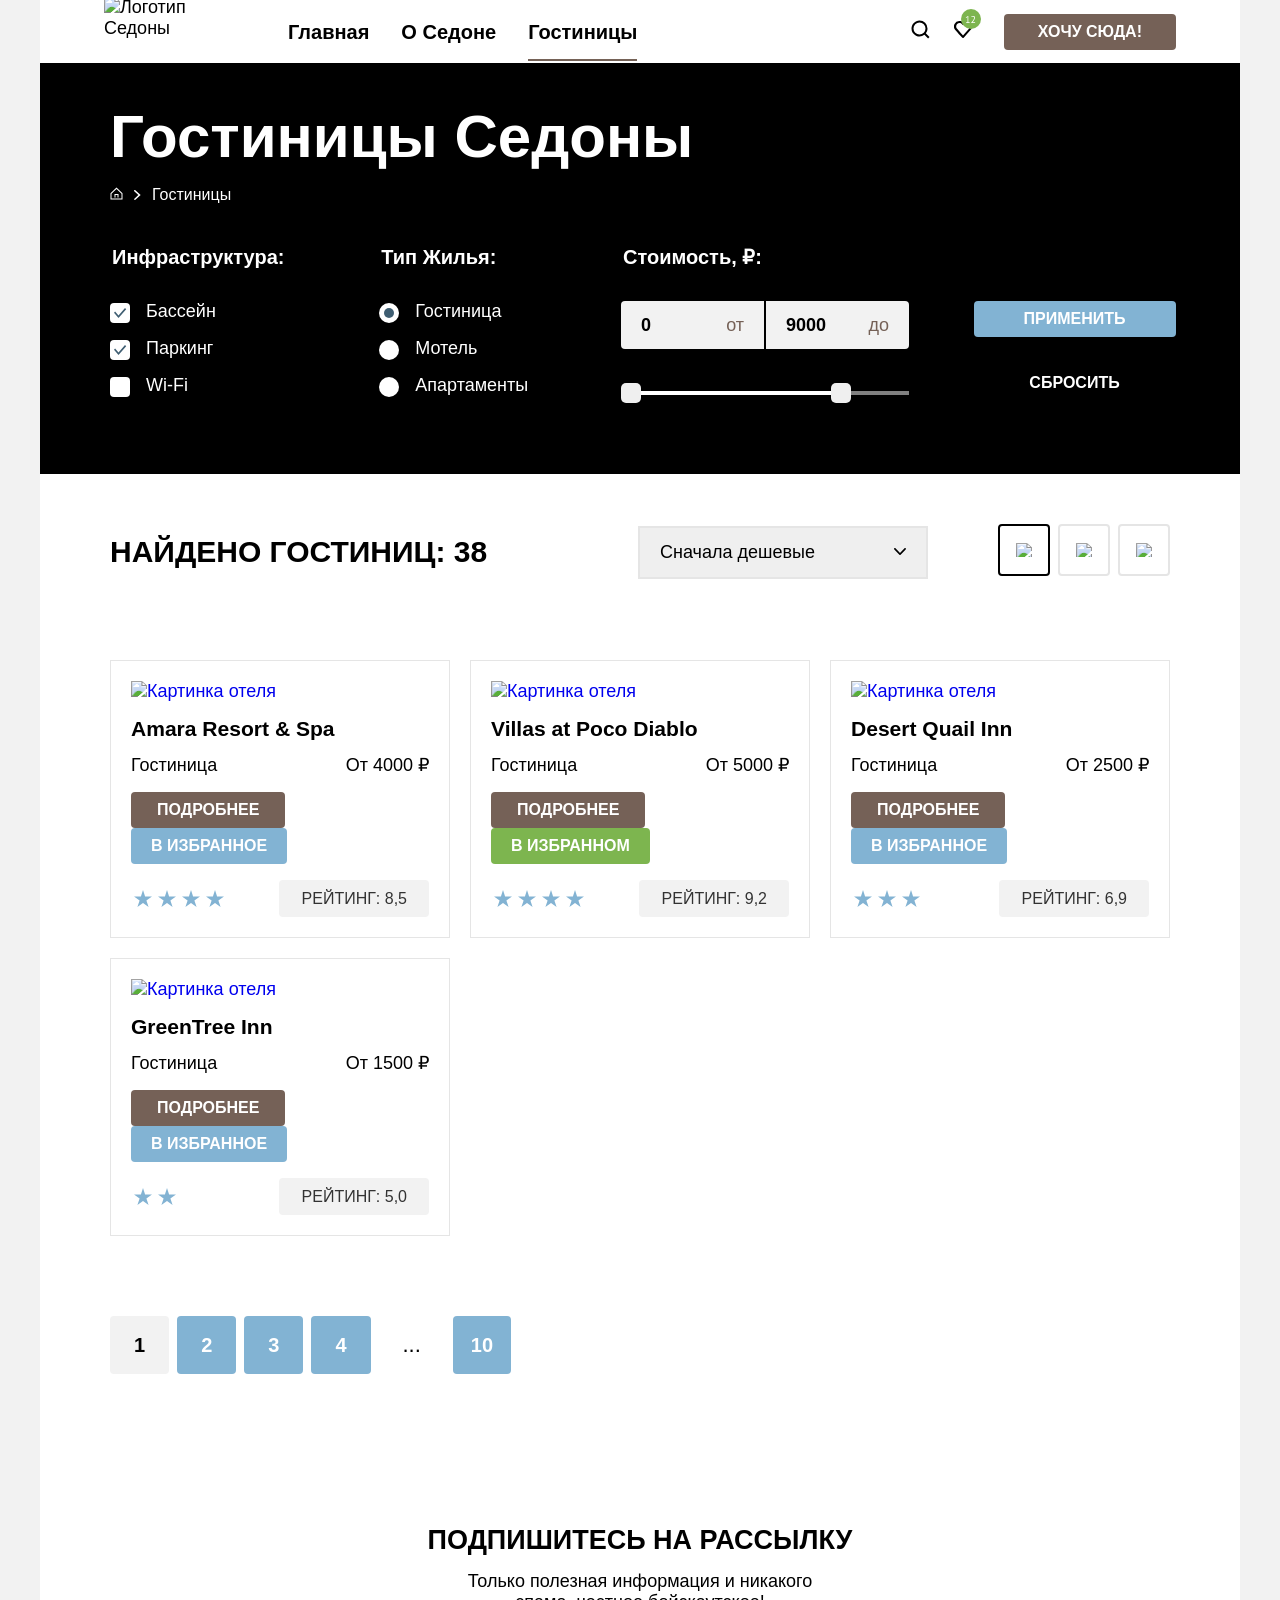
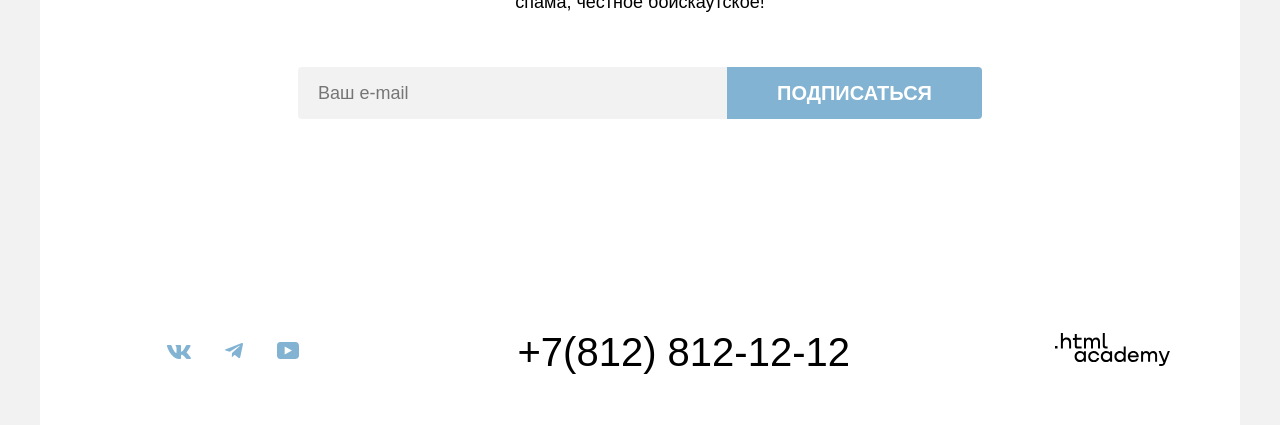
==== catalog.html @ e3293c7b "Правки декора 1.3" ====
<!DOCTYPE html>
<html lang="ru" xmlns="http://www.w3.org/1999/xhtml">
  <head>
    <meta charset="utf-8">
    <title>Каталог</title>
    <link rel="stylesheet" href="styles/styles.css">
  </head>
  <body>
    <header class="page-header white-section white-section">
      <img class="header-logo" src="images/svg/logo.svg" width="140" height="70" alt="Логотип Седоны">
      <nav class="navigation">
        <ul class="navigation-list list-none">
          <li class="naivigation-item">
            <a class="navigation-link" href="index.html">Главная</a>
          </li>
          <li class="naivigation-item">
            <a class="navigation-link" href="#">О Седоне</a>
          </li>
          <li class="naivigation-item">
            <a class="navigation-link navigation-link-current" href="catalog.html">Гостиницы</a>
          </li>
        </ul>
      </nav>
      <div class="secondary-navigation">
        <ul class="secondary-navigation-list secondary-navigation-user list-none">
          <li class="secondary-navigation-item">
            <a class="secondary-navigation-link" href="#">
              <svg class="secondary-navigation-search" aria-hidden="true" focusable="false" xmlns="http://www.w3.org/2000/svg" width="20" height="20" fill="none" viewBox="0 0 20 20">
                <path fill="#000" d="m19.5 18-3.7-3.67c1-1.3 1.7-2.98 1.7-4.87a8 8 0 0 0-8-7.96c-4.4 0-8 3.68-8 8.06a8 8 0 0 0 12.9 6.26l3.7 3.68zm-10-2.48a6 6 0 0 1-6-5.96 6 6 0 0 1 12 0 6 6 0 0 1-6 5.96"/>
              </svg>
              <span class="visually-hidden">Поиск</span>
            </a>
          </li>
          <li class="secondary-navigation-item">
            <a class="secondary-navigation-link" href="#">
              <svg class="secondary-navigation-chosen" aria-hidden="true" focusable="false" xmlns="http://www.w3.org/2000/svg" width="18" height="17" fill="none" viewBox="0 0 18 17">
                <path fill="#000" d="M8.9 17a.9.9 0 0 1-.8-.4c-5.4-6.1-6.7-7.5-7-7.9A5.4 5.4 0 0 1 5.5 0C6.8 0 8 .5 9 1.3a5.46 5.46 0 0 1 9 4.1c0 1.3-.5 2.5-1.3 3.4l-7 7.9c-.2.2-.4.3-.8.3m-6-9.5c.3.4 3.5 4 6.1 6.9l6.2-7c.5-.5.7-1.2.7-2 0-1.8-1.5-3.3-3.3-3.3-1 0-2 .5-2.7 1.3-.3.3-.6.4-.9.4s-.6-.2-.8-.4c-.7-.8-1.7-1.3-2.7-1.3-1.8 0-3.3 1.5-3.3 3.3-.1.9.3 1.6.7 2.1q-.15 0 0 0"/>
              </svg>
              <svg class="secondary-navigation-circle" aria-hidden="true" focusable="false" xmlns="http://www.w3.org/2000/svg" width="20" height="20" fill="none" viewBox="0 0 20 20">
                <rect width="20" height="20" fill="#7db54f" rx="10"/>
                <path fill="#fff" d="M5.13 13.26h1.4V8.42l.1-.59-.4.47-1.1.79-.38-.51 2.2-1.7h.36v6.38h1.37V14H5.13zm8.83-4.67q0 .53-.2 1.09a6.6 6.6 0 0 1-.51 1.11q-.31.56-.7 1.1-.39.53-.78 1.01l-.49.43v.04l.64-.11h2.18V14h-3.98v-.29q.22-.23.53-.57a16 16 0 0 0 1.3-1.63q.33-.47.59-.95.27-.48.43-.95t.16-.89q0-.49-.28-.81-.28-.33-.85-.33-.38 0-.74.16-.36.15-.62.35l-.33-.57q.35-.3.83-.47t1.03-.17q.43 0 .76.13.33.12.56.35t.35.55q.12.31.12.68"/>
              </svg>
              <span class="visually-hidden">Избранное</span>
            </a>
          </li>
          <li class="secondary-navigation-item">
            <a class="button secondary-navigation-link primary-button secondary-navigation-button" href="#">
              <span class="visually-hidden">Кнопка</span>
              <span>ХОЧУ СЮДА!</span>
            </a>
          </li>
        </ul>
      </div>
    </header>

    <main class="main-inner main-container">
      <section class="inner-header white-title">
        <h1 class="inner-header-title">Гостиницы Седоны</h1>
        <ul class="breadcrumbs-list list-none">
          <li class="breadcrumbs-item">
            <a class="breadcrumbs-link" href="index.html">
              <svg aria-hidden="true" focusable="false" xmlns="http://www.w3.org/2000/svg" width="13" height="15" fill="none" viewBox="0 0 13 15"><path fill="#fff" d="m6.5.5-6 5.8v6.2h12V6.3zm5 11h-10V6.7l5-4.8 5 4.8z"/>
                <path fill="#fff" d="M4.5 10.5h1V8h2v2.5h1V7h-4z"/>
              </svg>
              <span class="visually-hidden">Главная</span>
            </a>
          </li>
          <li>
            <img class="breadcrumbs-image-arrow" src="images/svg/arrow.svg" width="7" height="10" alt="">
          </li>
          <li class="breadcrumbs-item">
            <a class="breadcrumbs-link" href="catalog.html">Гостиницы</a>
          </li>
        </ul>

        <form class="catalog-filter" action="https://echo.htmlacademy.ru" method="post">
          <h2 class="visually-hidden">Фильтры</h2>

          <fieldset class="catalog-filter-group fieldset-none">
            <legend class="catalog-filter-group-title">Инфраструктура:</legend>

            <ul class="catalot-filter-list list-none">
              <li class="catalog-filter-item">
                <label class="control control-radio">
                  <input class="control-input visually-hidden" type="checkbox" name="pool" checked>
                  <span class="control-mark"></span>
                  <span>Бассейн</span>
                </label>
              </li>
              <li class="catalog-filter-item">
                <label class="control control-radio">
                  <input class="control-input visually-hidden" type="checkbox" name="parking" checked>
                  <span class="control-mark"></span>
                  <span>Паркинг</span>
                </label>
              </li>
              <li class="catalog-filter-item">
                <label class="control control-radio">
                  <input class="control-input visually-hidden" type="checkbox" name="wi-fi">
                  <span class="control-mark"></span>
                  <span>Wi-Fi</span>
                </label>
              </li>
            </ul>
          </fieldset>

          <fieldset class="catalog-filter-group fieldset-none">
            <legend class="catalog-filter-group-title">Тип Жилья:</legend>

            <ul class="catalot-filter-list list-none">
              <li class="catalog-filter-item">
                <label class="control control-radio">
                  <input class="control-input visually-hidden" type="radio" name="type-of-housing" value="hotel" checked>
                  <span class="control-mark"></span>
                  <span>Гостиница</span>
                </label>
              </li>
              <li class="catalog-filter-item">
                <label class="control control-radio">
                  <input class="control-input visually-hidden" type="radio" name="type-of-housing" value="motel">
                  <span class="control-mark"></span>
                  <span>Мотель</span>
                </label>
              </li>
              <li class="catalog-filter-item">
                <label class="control control-radio">
                  <input class="control-input visually-hidden" type="radio" name="type-of-housing" value="apartments">
                  <span class="control-mark"></span>
                  <span>Апартаменты</span>
                </label>
              </li>
            </ul>
         </fieldset>

          <fieldset class="catalog-filter-group fieldset-none">
            <legend class="catalog-filter-group-title">Стоимость, ₽:</legend>
                <div class="catalog-filter-container">
                  <label class="control">
                    <input class="control-input control-input-price control-input-price-left" type="text" name="from" placeholder="0">
                    <span class="control-input-label">от</span>
                  </label>
                  <label class="control">
                    <input class="control-input control-input-price control-input-price-right" type="text" name="to" placeholder="9000">
                    <span class="control-input-label">до</span>
                  </label>
                </div>
                <div class="range">
                  <div class="range-scale">
                    <div class="range-bar">
                      <button type="button" class="range-toggle toggle-min"></button>
                      <button type="button" class="range-toggle toggle-max"></button>
                    </div>
                  </div>
                </div>
         </fieldset>

         <div class="catalog-buttons-group">
           <div class="catalog-buttons-container">
            <button class="button secondary-button catalog-filter-button" type="submit">Применить</button>
            <button class="button transparent-button catalog-filter-button" type="reset">Сбросить</button>
           </div>
         </div>
        </form>
      </section>

      <section class="sort white-section white-section">
        <h2 class="visually-hidden">Сортировка отелей</h2>
        <span class="sort-quantity">Найдено гостиниц: 38</span>

        <div class="select">
          <select class="select-sort" aria-label="Сортировка">
            <option value="cheapest">Сначала дешевые</option>
            <option value="expensive">Сначала дорогие</option>
            <option value="popular">Сначала популярное</option>
          </select>
        </div>

        <ul class="sort-list list-none">
          <li class="sort-list-item sort-list-item-current">
            <a href="#">
              <img class="sort-list-image" src="images/svg/view-cards.svg" width="16" height="14" alt="Показать карточки">
            </a>
          </li>
          <li class="sort-list-item">
            <a href="#">
              <img class="sort-list-image" src="images/svg/view-card.svg" width="16" height="14" alt="Показать поэлементно">
            </a>
          </li>
          <li class="sort-list-item">
            <a href="#">
              <img class="sort-list-image" src="images/svg/view-list.svg" width="16" height="14" alt="Показать список">
            </a>
          </li>
        </ul>
      </section>

      <section class="hotel white-section white-section">
        <ul class="hotel-list list-none" >
          <li class="hotel-card-item">
            <a class="hotel-card-link" href="#">
              <img class="hotel-card-image" src="images/catalog/hotel-1.jpg" width="300" height="212" alt="Картинка отеля">
            </a>
            <h3 class="hotel-card-title">Amara Resort & Spa</h3>

            <div class="hotel-card-description">
              <span class="hotel-card-type">Гостиница</span>
              <span class="hotel-card-price">От 4000 ₽</span>
            </div>

            <div class="hotel-card-description">
              <a class="button primary-button hotel-card-button" href="#">Подробнее</a>
              <button class="button secondary-button secondary-button-card" type="button">В избранное</button>
            </div>

            <div class="hotel-card-description">
              <div class="hotel-card-stars stars-four"></div>
              <span class="hotel-card-rating">Рейтинг: 8,5</span>
            </div>
          </li>

          <li class="hotel-card-item">
            <a class="hotel-card-link" href="#">
              <img class="hotel-card-image" src="images/catalog/hotel-2.jpg" width="300" height="212" alt="Картинка отеля">
            </a>
            <h3 class="hotel-card-title">Villas at Poco Diablo</h3>
            <div class="hotel-card-description">
              <span class="hotel-card-type">Гостиница</span>
              <span class="hotel-card-price">От 5000 ₽</span>
            </div>

            <div class="hotel-card-description">
              <a class="button primary-button hotel-card-button button" href="#">Подробнее</a>
              <button class="button third-button" type="button">В избранном</button>
            </div>

            <div class="hotel-card-description">
              <span class="hotel-card-stars stars-four"></span>
              <span class="hotel-card-rating">Рейтинг: 9,2</span>
            </div>
          </li>

          <li class="hotel-card-item">
            <a class="hotel-card-link" href="#">
              <img class="hotel-card-image" src="images/catalog/hotel-3.jpg" width="300" height="212" alt="Картинка отеля">
            </a>
            <h3 class="hotel-card-title">Desert Quail Inn</h3>

            <div class="hotel-card-description">
              <span class="hotel-card-type">Гостиница</span>
              <span class="hotel-card-price">От 2500 ₽</span>
            </div>

            <div class="hotel-card-description">
              <a class="button primary-button hotel-card-button" href="#">Подробнее</a>
              <button class="button secondary-button secondary-button-card" type="button">В избранное</button>
            </div>

            <div class="hotel-card-description">
              <span class="hotel-card-stars stars-three"></span>
              <span class="hotel-card-rating">Рейтинг: 6,9</span>
            </div>
          </li>

          <li class="hotel-card-item">
            <a class="hotel-card-link" href="#">
              <img class="hotel-card-image" src="images/catalog/hotel-4.jpg" width="300" height="212" alt="Картинка отеля">
            </a>
            <h3 class="hotel-card-title">GreenTree Inn</h3>

            <div class="hotel-card-description">
              <span class="hotel-card-type">Гостиница</span>
              <span class="hotel-card-price">От 1500 ₽</span>
            </div>

            <div class="hotel-card-description">
              <a class="button primary-button hotel-card-button" href="#">Подробнее</a>
              <button class="button secondary-button secondary-button-card" type="button">В избранное</button>
            </div>

            <div class="hotel-card-description">
              <span class="hotel-card-stars stars-two"></span>
              <span class="hotel-card-rating">Рейтинг: 5,0</span>
            </div>
          </li>
        </ul>
      </section>

      <ul class="pagination-list white-section list-none white-section">
        <li class="pagination-item">
          <a class="pagination-link pagination-link-current white-title" href="#">1</a>
        </li>
        <li class="pagination-item">
          <a class="pagination-link white-title" href="#">2</a>
        </li>
        <li class="pagination-item">
          <a class="pagination-link white-title" href="#">3</a>
        </li>
        <li class="pagination-item">
          <a class="pagination-link white-title" href="#">4</a>
        </li>
        <li class="pagination-item">
          <a class="pagination-link pagination-link-more white-section" href="#">...</a>
        </li>
        <li class="pagination-item">
          <a class="pagination-link pagination-final-link white-title" href="#">10</a>
        </li>
      </ul>

      <section class="newsletter newsletter-inner white-section">
        <h2 class="newsletter-title section-title">Подпишитесь на рассылку</h2>
        <p class="newsletter-description">Только полезная информация и никакого спама, честное бойскаутское!</p>
        <form class="newsletter-form" action="https://echo.htmlacademy.ru" method="post">
          <p class="newsletter-form-email">
            <label class="newsletter-label" for="newsletter-email"></label>
            <input class="newsletter-email" type="email" id="newsletter-email" name="newsletter-email" placeholder="Ваш e-mail">
            <button class="button secondary-button newsletter-button" type="submit">Подписаться</button>
          </p>
        </form>
      </section>
    </main>

    <footer class="page-footer white-section white-section">
      <ul class="footer-social-list">
        <li class="footer-social-item">
          <a class="social-link" href="https://vk.com/htmlacademy">
            <svg aria-hidden="true" focusable="false" xmlns="http://www.w3.org/2000/svg" width="24" height="14" fill="none" viewBox="0 0 24 14">
              <path fill="#83b3d3" fill-rule="evenodd" d="M23.45.95c.17-.55 0-.95-.8-.95h-2.62c-.67 0-.98.35-1.14.73 0 0-1.34 3.2-3.23 5.27-.61.6-.89.8-1.22.8-.17 0-.42-.2-.42-.74V.95c0-.66-.18-.95-.74-.95H9.15c-.42 0-.67.3-.67.6 0 .61.95.76 1.05 2.5v3.8c0 .84-.16.99-.5.99-.88 0-3.05-3.21-4.33-6.89-.25-.71-.5-1-1.17-1H.9C.15 0 0 .35 0 .73c0 .68.89 4.07 4.14 8.55C6.32 12.34 9.38 14 12.16 14c1.67 0 1.88-.37 1.88-1v-2.32c0-.73.16-.88.69-.88.38 0 1.05.2 2.61 1.67C19.11 13.22 19.4 14 20.41 14h2.62c.75 0 1.13-.37.91-1.1-.24-.72-1.09-1.77-2.21-3.02-.62-.7-1.53-1.47-1.81-1.86-.4-.49-.28-.7 0-1.14 0 0 3.2-4.43 3.53-5.93" clip-rule="evenodd"/>
            </svg>
            <span class="visually-hidden">Vkontakte</span>
          </a>
        </li>
        <li class="footer-social-item">
          <a class="social-link" href="https://t.me/htmlacademy">
            <svg aria-hidden="true" focusable="false" xmlns="http://www.w3.org/2000/svg" width="18" height="16" fill="none" viewBox="0 0 18 16">
              <path fill="#83b3d3" d="M16.79.1.84 6.25c-1.09.43-1.08 1.04-.2 1.31l4.1 1.28 9.47-5.98c.44-.27.85-.12.52.18L7.05 9.96l-.28 4.22c.41 0 .6-.19.83-.41l1.99-1.93 4.13 3.05c.77.42 1.31.2 1.5-.7l2.72-12.8c.28-1.12-.43-1.62-1.16-1.3"/>
            </svg>
            <span class="visually-hidden">Telegram</span>
          </a>
        </li>
        <li class="footer-social-item">
          <a class="social-link" href="https://www.youtube.com/user/htmlacademyru">
            <svg aria-hidden="true" focusable="false" xmlns="http://www.w3.org/2000/svg" width="22" height="17" fill="none" viewBox="0 0 22 17">
              <path fill="#83b3d3" d="M18.6 0H3.18C1.31 0 0 1.6 0 3.4v10.1C0 15.4 1.31 17 3.17 17h15.66c1.64 0 3.17-1.6 3.17-3.4V3.4C21.78 1.6 20.47 0 18.6 0M7.67 12.54V4.46L15 8.5z"/>
            </svg>
            <span class="visually-hidden">YouTube</span>
          </a>
        </li>
      </ul>

      <address class="footer-contacts-address">
        <a class="footer-contacts-phone" href="tel:+78128121212">+7(812) 812-12-12</a>
      </address>

      <a class="footer-link" href="https://www.htmlacademy.ru">
        <svg aria-hidden="true" focusable="false"  xmlns="http://www.w3.org/2000/svg" width="115" height="33" fill="none" viewBox="0 0 115 33">
          <path fill="#000" d="M0 12.9v2.6h2.5v-2.6zM11.6 4.5c-1.6 0-2.8.7-3.6 1.7h-.1V0h-2v15.5h2v-5.3c0-2.1 1.3-3.6 3.3-3.6 1.8 0 2.9 1.4 2.9 3.2v5.7h2V9.4c.1-3-1.8-4.9-4.5-4.9M26.6 4.8h-4.8V1.1h-2v3.8h-1.9v2h1.9v6c0 1.7 1 2.7 2.7 2.7h4.1v-2h-3.7c-.7 0-1.1-.4-1.1-1.1V6.8h4.8zM41.1 4.6c-1.6 0-2.9.8-3.5 2.1h-.1c-.6-1.2-1.8-2.1-3.4-2.1-1.4 0-2.5.8-3.1 1.8h-.1V4.8H29v10.6h2V10c0-2 1-3.5 2.6-3.5 1.5 0 2.4 1 2.4 2.6v6.3h2V9.8c0-2.4 1.4-3.3 2.6-3.3 1.5 0 2.4 1 2.4 2.6v6.3h2V8.9c.1-2.5-1.4-4.3-3.9-4.3M47.8 12.7c0 1.7 1 2.7 2.8 2.7h2v-2h-1.7c-.7 0-1.1-.4-1.1-1.1V0h-2zM28.9 19.7c-.9-1.1-2.2-1.8-3.9-1.8-3.1 0-5.4 2.3-5.4 5.6s2.3 5.6 5.4 5.6c1.8 0 3-.8 3.8-1.9h.1v1.6h2V18.2h-2zm-3.6 7.4c-2.2 0-3.6-1.6-3.6-3.6s1.4-3.6 3.6-3.6 3.6 1.6 3.6 3.6c0 1.9-1.4 3.6-3.6 3.6M44.2 22c-.5-2.4-2.6-4.1-5.4-4.1a5.4 5.4 0 0 0-5.6 5.6c0 3.1 2.2 5.6 5.6 5.6 2.8 0 4.9-1.8 5.4-4.2h-2.1a3.4 3.4 0 0 1-3.3 2.3c-2.2 0-3.6-1.6-3.6-3.6s1.4-3.6 3.6-3.6c1.6 0 2.8 1 3.3 2.2h2.1zM55.1 19.7c-.9-1.1-2.2-1.8-3.9-1.8-3.1 0-5.4 2.3-5.4 5.6s2.3 5.6 5.4 5.6c1.8 0 3-.8 3.8-1.9h.1v1.6h2V18.2h-2zm-3.6 7.4c-2.2 0-3.6-1.6-3.6-3.6s1.4-3.6 3.6-3.6 3.6 1.6 3.6 3.6c0 1.9-1.5 3.6-3.6 3.6M68.7 19.8c-.9-1.1-2.2-1.9-3.9-1.9-3.1 0-5.4 2.3-5.4 5.6s2.2 5.6 5.4 5.6c1.7 0 3-.8 3.8-1.8h.1v1.5h2V13.4h-2zm-3.6 7.3c-2.2 0-3.6-1.6-3.6-3.6s1.4-3.6 3.6-3.6 3.6 1.6 3.6 3.6c-.1 2-1.5 3.6-3.6 3.6M78.3 17.9c-3.3 0-5.5 2.5-5.5 5.6 0 3 2.1 5.6 5.5 5.6 2.5 0 4.5-1.3 5.2-3.6h-2.1c-.5 1-1.6 1.6-3 1.6-1.9 0-3.3-1.3-3.4-2.9h8.8c.2-3.6-2-6.3-5.5-6.3m0 1.9c1.7 0 3 1 3.3 2.6h-6.5c.3-1.5 1.5-2.6 3.2-2.6M98.2 17.9c-1.6 0-2.9.8-3.6 2h-.1c-.6-1.2-1.8-2-3.4-2-1.4 0-2.5.7-3.1 1.8v-1.5h-1.9v10.6h2v-5.4c0-2 1-3.4 2.6-3.5 1.5 0 2.4 1 2.4 2.6v6.3h2v-5.6c0-2.4 1.4-3.3 2.6-3.3 1.5 0 2.4 1 2.4 2.6v6.3h2v-6.5c.1-2.6-1.4-4.4-3.9-4.4M109.4 27l-3.6-8.9h-2.2l4.8 11.6c-.3.9-.7 1.2-1.7 1.2h-2.5v2h2.5c1.8 0 2.8-.8 3.5-2.6l4.7-12.2h-2.1z"/>
        </svg>
        <span class="visually-hidden">Ссылка на HTML Academy</span>
      </a>
    </footer>
  </body>
</html>
---- styles/styles.css ----
@font-face {
  font-family: "PT Sans";
  font-style: normal;
  font-weight: 400;
  src: url("../fonts/ptsans-400.woff2") format("woff2");
  font-display: swap;
}

@font-face {
  font-family: "PT Sans";
  font-style: normal;
  font-weight: 700;
  src: url("../fonts/ptsans-700.woff2") format("woff2");
  font-display: swap;
}

:root {
  --body-color: #f2f2f2;
  --white-color: #ffffff;
  --white-color-hover: rgba(255, 255, 255, 0.6);
  --white-color-active: rgba(255, 255, 255, 0.3);
  --black-color: #000000;
  --black-color-hover: rgba(117, 97, 87, 1);
  --black-color-active: rgba(117, 97, 87, 0.3);
  --black-color-disable: rgba(0, 0, 0, 0.3);
  --blue-color: #82b3d3;
  --blue-color-hover: #68A2CA;
  --blue-color-active: rgba(130, 179, 211, 1);
  --green-color: #7db54F;
  --green-color-hover: rgba(108, 158, 66, 1);
  --brown-color: #756157;
  --grey-color: #333333;
  --dark-grey-color: #83B3D333;
  --light-grey-color: #83B3D31F;
  --border-item-color: #E5E5E5;
  --brown-color-hover: #615048;
  --brown-color-active: #756157;
  --button-disabled: #E5E5E5;
  --border--navigation: #756257;
  --modal-container-color: rgba(242, 242, 242, 0.8);
  --modal-close-button-focus: #E6E6E6;
  --modal-wrong: rgba(255, 87, 87, 1);
}

*,
*::before,
*::after {
  box-sizing: border-box;
}

img {
  max-width: 100%;
  height: auto;
  object-fit: contain;
}

html {
  height: 100%;
}

body {
  display: flex;
  flex-direction: column;
  min-height: 100%;
  width: 1200px;
  margin: 0 auto;

  font-family: "PT Sans", sans-serif;

  font-size: 18px;
  line-height: 21px;
  font-weight: 400;
  font-style: normal;

  background-color: var(--body-color);
}

a {
  text-decoration: none;
}

.list-none {
  list-style: none;
}

.fieldset-none {
  border: 0;
}


.list-none,
.fieldset-none {
  margin: 0;
  padding: 0;
}

/*Titles*/
.section-title {
  margin: 0;
  text-transform: uppercase;
}

/*Logo*/
.logo {
  padding-top: 51px;
  padding-bottom: 82px;
  margin: 0 auto;

}

.divider {
  position: absolute;
  width: 100%;
  bottom: 0;
  z-index: 1;
}

/*Header*/
.header-logo {
  position: absolute;
  z-index: 1;
}

.page-header {
  display: flex;
  align-items: center;
  padding: 0 64px;
}

/*Main*/
.main-container {
  flex-grow: 1;
}

.main-index {
  text-align: center;
}

.main-header {
  position: relative;
}

.main-header,
.inner-header {
  background-color: var(--black-color);
  background-size: 100% 100%;
  background-repeat: no-repeat;
}

.main-header {
  display: flex;
}

.main-header {
  background-image: url("../images/index-header.jpg");
}

.inner-header {
  background-image: url("../images/inner-header.jpg");
  padding: 35px 70px 70px;
}

.inner-header-title {
  font-size: 60px;
  line-height: 78px;
  margin: 0;
  margin-bottom: 8px;
}

/*Breadcrumbs*/
.breadcrumbs-list {
  display: flex;
  gap: 11px;
  align-items: center;
  margin-bottom: 40px;
}


.breadcrumbs-link {
  display:flex;
  font-size: 16px;
  line-height: 21px;
  color: var(--white-color);
}

.breadcrumbs-link:hover,
.breadcrumbs-link:focus {
  color: var(--white-color-hover);
}

.breadcrumbs-link:active {
  color: var(--white-color-active);
}

.breadcrumbs-link:hover path {
  fill: var(--white-color-hover);
}

.breadcrumbs-link:active path {
  fill: var(--white-color-active);
}

/*Filter*/
.catalog-filter {
  display: flex;
  gap: 70px;
}

.catalog-filter-group {
  flex-grow: 1;
  margin-left: auto;
  max-width: 288px;
}

.catalog-filter-group-title {
  font-size: 20px;
  line-height: 24px;
  font-weight: 700;
  margin-bottom: 32px;
}

.catalog-filter-item:not(:last-child) {
  margin-bottom: 16px;
}

.catalog-filter-container {
  display: flex;
  gap: 2px;
  margin-bottom: 42px;
}

.catalog-buttons-group {
  margin-top: 56px;
}


/*Control*/
.control {
  position: relative;
  display: block;
}

.control-radio {
  padding-left: 36px;
}

.control-input,
.newsletter-email {
  padding: 0;
  font-family: inherit;
  background-color: var(--body-color);
  border: none;
  font-size: 18px;
  line-height: 24px;
}

.control-input[type='checkbox']:checked  + .control-mark {
  background-image: url('../images/svg/checkbox.svg');
}

.control-input[type='checkbox']:hover  + .control-mark {
  background-color: var(--white-color-hover);
}

.control-input[type='checkbox']:checked:hover  + .control-mark {
  background-color: var(--white-color-hover);
}

.control-input[type='checkbox']:active  + .control-mark {
  background-color: var(--white-color-active);
}

.control-input[type='checkbox']:checked:active  + .control-mark {
  background-color: var(--white-color-active);
}

.control-input[type='checkbox']:checked:focus-visible  + .control-mark {
  background-color: var(--white-color);
}

.control-input[type='checkbox']:focus-visible  + .control-mark {
  background-color: var(--white-color);
  box-shadow: 0 0 0 3px var(--blue-color-active);
}

.control-mark {
  position: absolute;
  top: 2px;
  left: 0;
  width: 20px;
  height: 20px;
  border-radius: 4px;
  background-color: var(--white-color);
  background-position: center;
  background-repeat: no-repeat;
}

.control:hover span {
  color: var(--white-color-hover);
}

.control:active span {
  color: var(--white-color-active);
}

.newsletter-email {
  padding: 14px 20px;
  width: 100%;
  border-top-left-radius: 4px;
  border-bottom-left-radius: 4px;
}

.control-input:hover,
.newsletter-email:hover,
.input-date {
  background-color: var(--border-item-color);
}

.control-input:focus {
  outline: 3px solid var(--blue-color-hover);
}

.control-input {
  font-weight: 700;
}

.control-input-price {
  width: 100%;
  padding: 12px 40px 12px 20px;
  font-weight: 700;
  border-color: transparent;
  color: var(--black-color);
}

.control-input-price-left {
  border-top-left-radius: 4px;
  border-bottom-left-radius: 4px;
}

.control-input-price-right {
  border-top-right-radius: 4px;
  border-bottom-right-radius: 4px;
}

.control-input-price::placeholder {
  color: var(--black-color);
}

/*Radio*/
.control-input[type="radio"] + .control-mark {
  border-radius: 50%;
}

.control-input[type="radio"]:checked + .control-mark::before {
  position: absolute;
  top: 5px;
  left: 5px;
  width: 10px;
  height: 10px;
  background-color: #3F5E72;
  border-radius: 50%;
  content: "";
}

.control-input[type='radio']:hover  + .control-mark {
  background-color: var(--white-color-hover);
}

.control-input[type='radio']:active  + .control-mark {
  background-color: var(--white-color-active);
}

.control-input[type='radio']:focus-visible  + .control-mark {
  background-color: var(--white-color);
  box-shadow: 0 0 0 3px var(--blue-color-active);
}

.control-input[type='radio']:checked:focus-visible  + .control-mark {
  background-color: var(--white-color);
  box-shadow: 0 0 0 3px var(--blue-color-active);
}

.control-input-label {
  position: absolute;
  top: 50%;
  right: 20px;
  color: var(--black-color-hover);
  font: inherit;
  font-size: 18px;
  line-height: 24px;
  transform: translateY(-50%);
}

/*Range*/
.range-scale {
  position: relative;
  height: 4px;
  background-color: grey;
}

.range-bar {
  position: absolute;
  height: 4px;
  background-color: var(--white-color);
  width: 80%;
}

.range-toggle {
  position: absolute;
  width: 20px;
  height: 20px;
  border-radius: 5px;
  border-color: transparent;
  cursor: pointer;
  z-index: 1;
}

.range-toggle:hover {
  background-color: var(--modal-close-button-focus);
}

.range-toggle:active {
  border: 2px solid var(--blue-color-hover)
}

.range-toggle:focus {
  border: 3px solid var(--blue-color-hover);
  outline: none;
}

.toggle-min,
.toggle-max {
  top: -8px;
}

.toggle-max {
  right: 0;
}

/*Button*/
.button,
.hotel-card-button,
.hotel-card-rating {
  font-family: inherit;
  font-size: 16px;
  line-height: 20px;
  font-weight: 700;
  text-transform: uppercase;
  border: none;
  display: inline-flex;
  cursor: pointer;
  outline: none;
}

.transparent-button {
  background-color: rgba(255, 255, 255, 0);
  padding: 8px 55px;
  border-radius: 4px;
  outline: none;
  border: 3px solid transparent;
}

.transparent-button:hover {
  color: var(--white-color-hover);
}

.transparent-button:focus {
  border-color: var(--blue-color-active);
}

.transparent-button:active {
  color: var(--white-color-active);
}

.third-button {
  padding: 8px 20px;
  border-radius: 4px;
  background-color: var(--green-color);
}

.catalog-filter-button:not(:last-child) {
  border-radius: 4px;
  margin-bottom: 25px;
}

.catalog-buttons-container {
  display: flex;
  flex-wrap: wrap;
  max-width: 191px;
  justify-content: center;
}

/*Card*/
.hotel-card-button {
  background-color: var(--brown-color);
}

.hotel-card-rating {
  background-color: var(--body-color);
  color: var(--grey-color);
  font-weight: 400;
}

.hotel-card-rating {
  padding: 9px 22px 8px 23px;
  border-radius: 4px;
}

.hotel-card-stars {
  background-image: url("../images/svg/star.svg");
  background-position: left center;
  background-size: 24px 17px;
  background-repeat: repeat-x;
  width: 24px;
  height: 17px;
}

.stars-two {
  width: 48px;
}

.stars-three {
  width: 72px;
}

.stars-four {
  width: 96px;
}

/*Navigation*/
.navigation {
  margin-left: 168px;
}

.navigation-list {
  display: flex;
  flex-wrap: wrap;
}

.secondary-navigation {
  margin-left: auto;
}

.secondary-navigation-item {
  position: relative;
}

.secondary-navigation-list {
  display: flex;
  flex-wrap: wrap;
  align-items: center;
  justify-content: center;
}

.secondary-navigation-item:not(:last-child) {
  padding: 19px 12px;
}

.secondary-navigation-item:last-child {
  margin-left: 20px;
}

.navigation-link {
  padding: 20px 16px;
  position: relative;
}

.navigation-link::before {
  position: absolute;
  display: none;
  content: "";
  left: 16px;
  right: 16px;
  bottom: 2px;
  height: 2px;
  background-color: var(--border--navigation);
}

.navigation-link:hover::before {
  display: block;
}

.navigation-link-current::before {
  display: block;
}

.naivigation-item {
  position: relative;
}

.navigation-link,
.social-link,
.footer-contacts-phone,
.footer-link {
  font-size: 20px;
  line-height: 24px;
  font-weight: 700;
  color: var(--black-color);
  text-align: center;
}

.footer-contacts-phone:hover,
.footer-contacts-phone:focus {
  color: var(--black-color-hover);
}

.footer-link:hover path,
.footer-link:focus path {
  fill: var(--black-color-hover)
}

.footer-contacts-phone:active {
  color: var(--black-color-active);
}

.footer-link:active path {
  fill: var(--black-color-active);
}

.social-link:hover path,
.social-link:focus path {
  fill: var(--blue-color-hover);
}

.social-link:active path {
  fill: var(--blue-color-active);
}

/*Description*/
.description {
  padding: 69px;
}

.description-title {
  padding: 0 220px;
  font-size: 30px;
  font-weight: 700;
  line-height: 36px;
  margin-bottom: 25px;
}

.search-description,
.description-reasons {
  margin: 0;
  font-size: 22px;
  line-height: 26px;
}

/*Reasons*/
.reasons-title {
  font-size: 24px;
  font-weight: 700;
  line-height: 28px;
  margin: 0 auto 62px;

  display: block;
  width: 175px;
}

.reasons-description {
  display: block;
  width: 230px;
  margin: 0 auto;
}

.reasons-list {
  display: flex;
  flex-wrap: wrap;
}

.reasons-item {
  padding: 102px 85px;
  flex-grow: 1;
}

.reasons-img {
  display: block;
}

.white-title,
.button {
  color: var(--white-color);
}

.blue-color-item {
  background-color: var(--blue-color);
}

.light-grey-color-item {
  background-color: var(--light-grey-color);
}

.dark-grey-color-item {
  background-color: var(--dark-grey-color);
}

/*Recomendations*/
.recommendations-section {
  padding: 64px 347px;
}

.recommendations-title {
  line-height: 36px;
  margin-bottom: 30px;
}

.recommendations-description {
  margin: 0;
  padding: 0;
}

.recommendations-list {
  display: flex;
  list-style: none;
  padding: 0;
  margin: 0;
}

.recommendations-item {
  padding: 81px 85px;
  flex-grow: 1;
}

.recommendations-item:nth-child(even) {
  background-color: var(--white-color);
}

.recommendations-img {
  margin: 0 auto;
  margin-bottom: 30px;
}

/*Search*/
.search {
  padding: 96px 304px;
}

.search-title,
.newsletter-title {
  margin-bottom: 20px;
}

.search-link,
.primary-button {
  background-color: var(--brown-color);

  font-size: 16px;
  line-height: 20px;
  font-weight: 700;
  text-align: center;
  border-radius: 4px;
  padding: 8px 26px;
}

.search-link {
  padding: 8px 50px;
  font-size: 20px;
  line-height: 36px;
}

.primary-button:hover,
.primary-button:focus {
  background-color: var(--brown-color-hover);
}

.primary-button:disabled,
.secondary-button:disabled,
.third-button:disabled {
  background-color: var(--button-disabled);
}

.primary-button:active {
  background-color: var(--brown-color-active);
  color: var(--white-color-active);
}

.third-button:hover,
.third-button:focus {
  background-color: var(--green-color-hover);
}

.third-button:active {
  background-color: var(--green-color);
  color: var(--white-color-active);
}

.secondary-navigation-button {
  padding: 8px 34px;
}

.secondary-navigation-circle {
  position: absolute;
  top: 7px;
  right: 3px;
}

.secondary-button {
  background-color: var(--blue-color);
}

.secondary-button:hover,
.secondary-button:focus {
  background-color: var(--blue-color-hover);
}

.secondary-button:active {
  background-color: var(--blue-color-active);
  color: var(--white-color-active);
}

.search-link,
.secondary-button {
  padding: 8px 50px;
}

.secondary-button-card {
  padding: 8px 20px;
  border-radius: 4px;
}

.search-description,
.newsletter-description,
.newsletter-form-email {
  margin: 0;
  padding: 0;
  margin-bottom: 54px;
}

.newsletter-description {
  padding: 0 140px;
}

.newsletter-form-email {
  display: flex;
  justify-content: center;
}

.newsletter-button {
  font-size: 20px;
  line-height: 36px;
  border-top-right-radius: 4px;
  border-bottom-right-radius: 4px;
}

/*Sort*/
.sort-quantity {
  font-weight: 700;
  text-transform: uppercase;
  font-size: 30px;
  line-height: 36px;
}

.sort {
  display: flex;
  padding: 50px 70px 40px;
  align-items: center;
}

.sort-list {
  display: flex;
  gap: 8px;
}

.sort-list-item a {
  display: inline-flex;
  padding: 17px 16px;
  border-radius: 4px;
  order: 2px solid var(--black-color);
  outline: none;
}

.sort-list-item a:active {
  border: 2px solid var(--black-color);
}

.sort-list-item-current a {
  border: 2px solid var(--black-color);
}

.sort-list-item:not(:first-child) a {
  border: 2px solid var(--border-item-color);
}

.sort-list-item a:hover {
  border: 2px solid var(--black-color);
}

.sort-list-item a:focus {
  border: 2px solid var(--blue-color-hover);
}

.select {
  position: relative;
  display: flex;
  align-items: center;
  width: 290px;

  margin-left: auto;
  margin-right: 70px;
}

.select-sort {
  width: 100%;
  padding: 14px 20px;
  font: inherit;
  border: 2px solid var(--border-item-color);
  background-image: url('../images/svg/select-arrow.svg');
  background-repeat: no-repeat;
  background-position: right 20px center;
  appearance: none;
}

.select-sort:hover,
.select-sort:focus {
  border: 2px solid var(--blue-color-hover);
  outline: none;
}

.select-sort:disabled {
  border: 2px solid var(--black-color-disable);
  color: var(--black-color-disable);
}

/*Hotel*/
.hotel-list {
  display: grid;
  grid-template-columns: 1fr 1fr 1fr;
  padding: 40px 70px;
  gap: 20px;
}

.hotel-card-item {
  border: 1px solid var(--border-item-color);
  padding: 20px;
}

.hotel-card-title {
  padding: 0;
  margin: 0 0 16px;
}

.hotel-card-image {
  margin-bottom: 16px;
}

.hotel-card-description {
  display: flex;
  flex-wrap: wrap;
  justify-content: space-between;
  align-items: center;
}

.hotel-card-description:not(:last-child) {
  margin-bottom: 16px;
}

/*Newsletter*/
.newsletter-background {
  background-image: url("../images/subscribe.jpg");
  background-color: var(--black-color);
  background-size: 100% auto;
  background-repeat: no-repeat;
}

.newsletter {
  padding: 96px 258px;
}

.newsletter-inner {
  text-align: center;
}

/*Footer*/
.page-footer {
  display: flex;
  justify-content: space-between;
  padding: 40px 70px 30px;
  align-items: center;
}

.footer-contacts-address {
  display: block;
  width: 336px;
}

.footer-contacts-phone {
  font-weight: 400;
  font-style: normal;
  font-size: 40px;
  line-height: 40px;
}

.footer-social-list {
  display: flex;
  flex-wrap: wrap;
  list-style: none;
}

.footer-social-item {
  padding: 13px 17px;
}

.footer-social-item:nth-child(3n) {
  margin-right: 0;
}

/*Pagination*/
.pagination-list {
  display: flex;
  align-items: center;
  gap: 8px;
  padding: 40px 70px 60px;
}

.pagination-item {
  display: inline-flex;
}

.pagination-item a:hover,
.pagination-item a:focus {
  background-color: var(--blue-color-hover);
  border-radius: 4px;
}

.pagination-item a:active {
  background-color: var(--blue-color);
  color: var(--white-color-active);
}


.pagination-link {
  font-weight: 700;
  font-style: normal;
  font-size: 20px;
  line-height: 36px;
  padding: 11px 24px;
  border-radius: 4px;
  background-color: var(--blue-color);
  outline: none;
}

.pagination-link-current,
.pagination-link-more {
  color: var(--black-color);
}

.pagination-link-more {
  font-weight: 400;
  font-style: normal;
  font-size: 22px;
  line-height: 26px;
  padding: 16px 24px;
}

.pagination-link-current {
  background-color: var(--body-color);
}

.pagination-final-link {
  padding: 11px 18px;
}

.white-section {
 background-color: var(--white-color);
}

.visually-hidden {
  position: absolute;
  width: 1px;
  height: 1px;
  margin: -1px;
  padding: 0;
  overflow: hidden;
  clip: rect(0, 0, 0, 0);
  border: 0;
}

/*Modal*/
.modal {
  position: relative;
  margin: auto;
  padding: 64px 70px;
  background-color: var(--white-color);
  border-radius: 30px;
  width: 717px;
}

.modal-container {
  position: fixed;
  top: 0;
  left: 0;
  display: none;
  width: 100%;
  height: 100%;
  background-color: var(--modal-container-color);
  z-index: 2;
}

.modal-form {
  display: grid;
  grid-template-columns: 100%;
  row-gap: 48px;
}

.modal-title {
  font: inherit;
  font-weight: 700;
  font-size: 30px;
  line-height: 36px;
  margin-bottom: 64px;
}

.modal-close-button {
  position: absolute;
  padding: 0;
  top: 64px;
  right: 52px;
  width: 52px;
  height: 52px;
  border-radius: 50%;
}

.modal-close-button:hover,
.modal-close-button:active,
.modal-close-button:focus {
  background-color: var(--modal-close-button-focus);
}

.modal-close-button:focus {
  outline: 3px solid var(--blue-color-active);
}

.modal-close-button:active path {
  fill: var(--black-color-active);
}

.field-group {
  position: relative;
  display: flex;
  gap: 24px;
  align-items: center;
  width: 100%;
}

.field-group-container {
  position: relative;
  display: flex;
  gap: 88px;
  align-items: center;
}

.input-title {
  font: inherit;
  font-size: 20px;
  font-weight: 700;
  line-height: 24px;
}

.input-title-children {
  margin-left: auto;
  margin-right: 12px;
}

.input-title-children::after {
  content: 'i';
  color: var(--white-color);
  margin-left: 10px;
  padding: 4px 11px;
  background-image: url("../images/svg/ellipse.svg");
  background-repeat: no-repeat;
  background-position: center;
  font: inherit;
  font-weight: 400;
}

.input-label {
  flex-grow: 1;
  position: relative;
}

.input-date {
  width: 100%;
  padding: 12px 50px;
  color: var(--black-color);
  font: inherit;
  font-weight: 700;
}

.input-date-img {
  position: absolute;
  top: 16px;
  right: 17px;
}

.input-date-img path {
  fill: var(--black-color-active);
}

.input-description {
  margin: 0;
  position: absolute;
  top: calc(100% + 4px);
  left: 20px;
  font: inherit;
  font-size: 16px;
  font-weight: 400;
  line-height: 21px;
}

.wrong-date {
  color: var(--modal-wrong);
}

.input-submit {
  justify-content: center;
  border-radius: 10px;
  font: inherit;
  padding: 18px;
  font-weight: 700;
  font-size: 20px;
  line-height: 24px;
}

.input-first-group,
.input-second-group {
  display: flex;
  gap: 3px;
  background-color: var(--body-color)
}

.input-adult {
  width: 100%;
}

.input-date,
.input-adult {
  background-color: var(--body-color);
  border: none;
}

.input-date:hover,
.input-adult:hover,
.button-plus:hover,
.button-minus:hover {
  background-color: var(--modal-close-button-focus);
}

.input-date:focus,
.input-adult:focus,
.button-plus:focus,
.button-minus:focus {
  outline: none;
  background-color: var(--modal-close-button-focus);
  border-radius: 4px;
  outline: 3px solid var(--blue-color-active);
}

.input-first-group {
  margin-left:auto;
}

.input-second-group {
}

.button-plus,
.button-minus,
.input-adult {
  padding: 14px 10px;
  background-color: var(--body-color);
}

.input-adult {
  width: 31px;
  height: 48px;
}

.button-plus path,
.button-minus path {
  fill: var(--black-color-active);
}

.button-plus:hover path,
.button-minus:hover path {
  fill: var(--black-color);
}

.button-plus:active path,
.button-minus:active path {
  fill: var(--black-color-active);
}

.input-adult {
  color: var(--black-color);
  font: inherit;
  font-weight: 700;
  font-size: 18px;
  line-height: 20px;
}

.input-title-children:hover .modal-info,
.input-title-children:hover .triangle {
  display: block;
}

.modal-info {
  margin: 0;
  padding: 15px 18px 18px 22px;
  position: absolute;
  right: 40px;
  top: 52px;
  width: 256px;
  height: 143px;
  font: inherit;
  font-size: 16px;
  line-height: 20px;
  font-weight: 400;
  color: var(--white-color);
  background-color: rgba(51, 51, 51, 1);
  border-radius: 10px;
  display: none;
}

.triangle {
  display: none;
  position: absolute;
  right: 158px;
  top: 43px
}

.modal-on {
  display: flex;
}
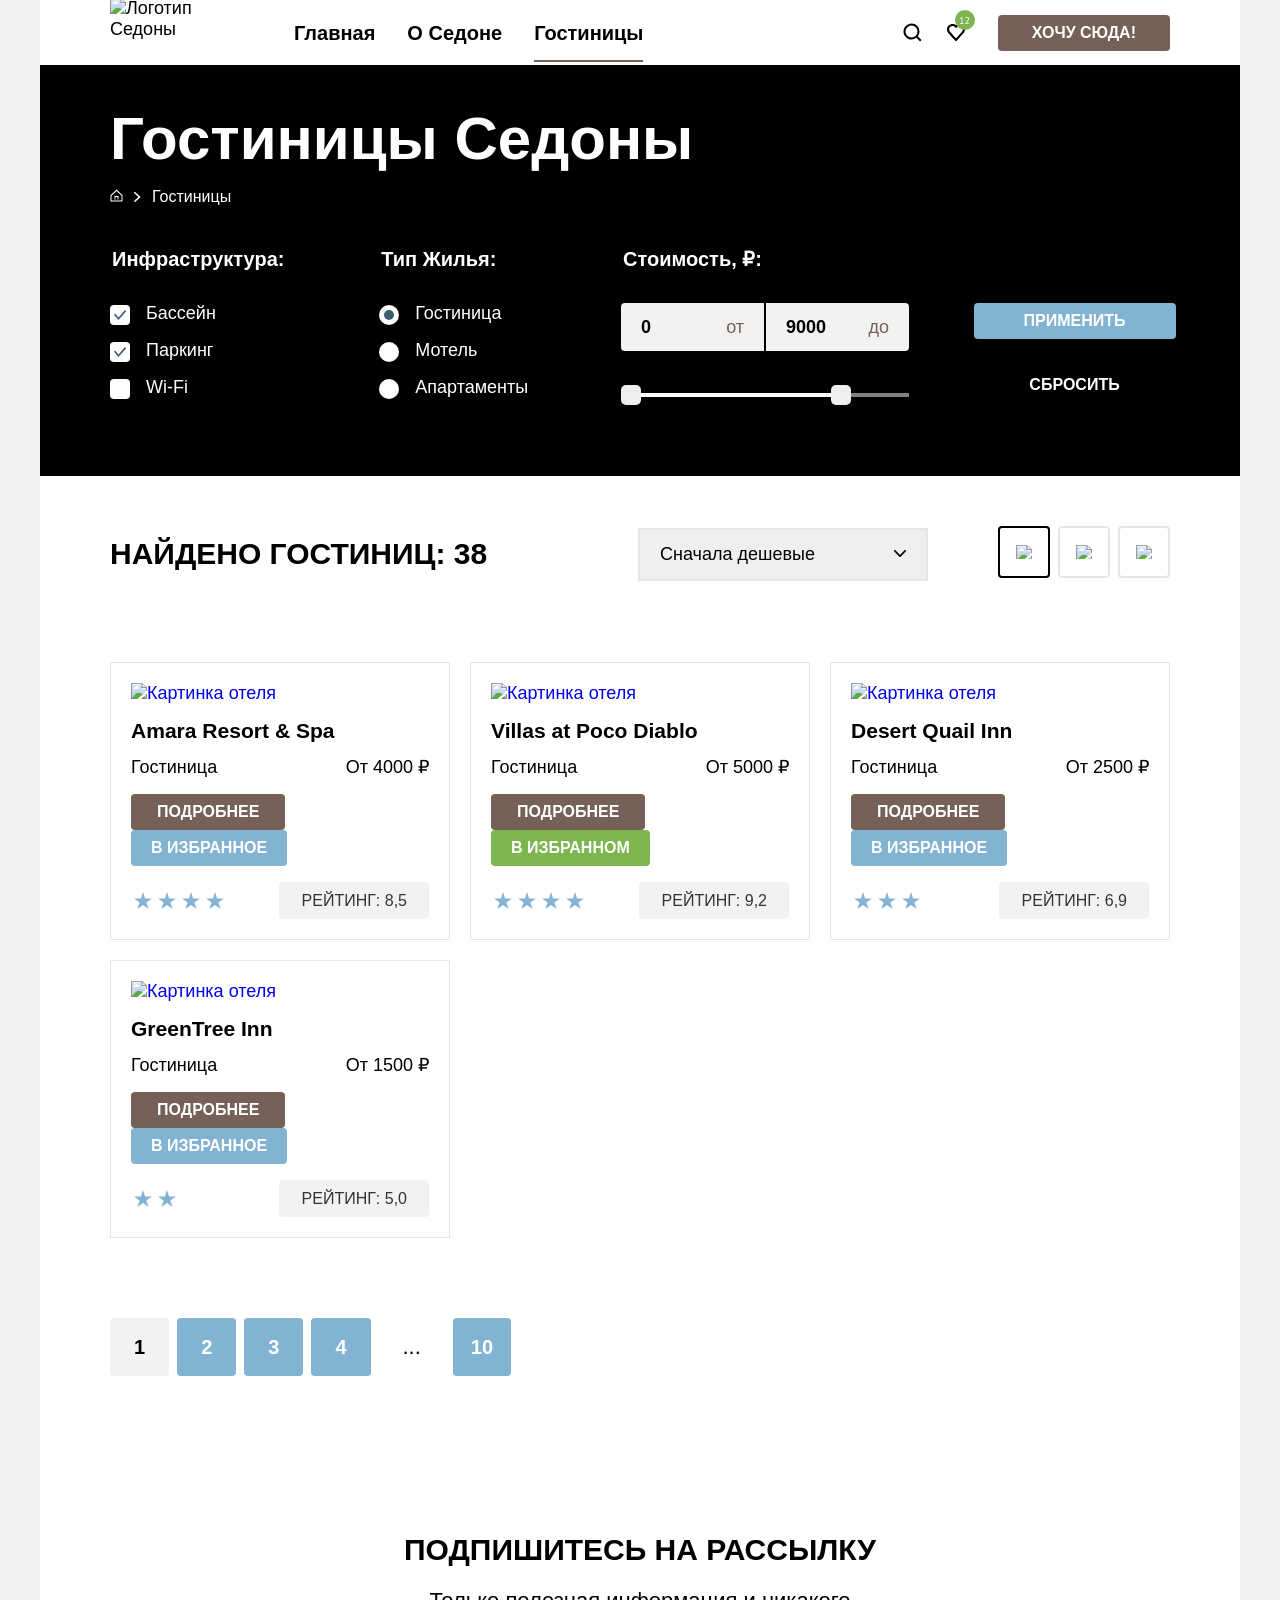
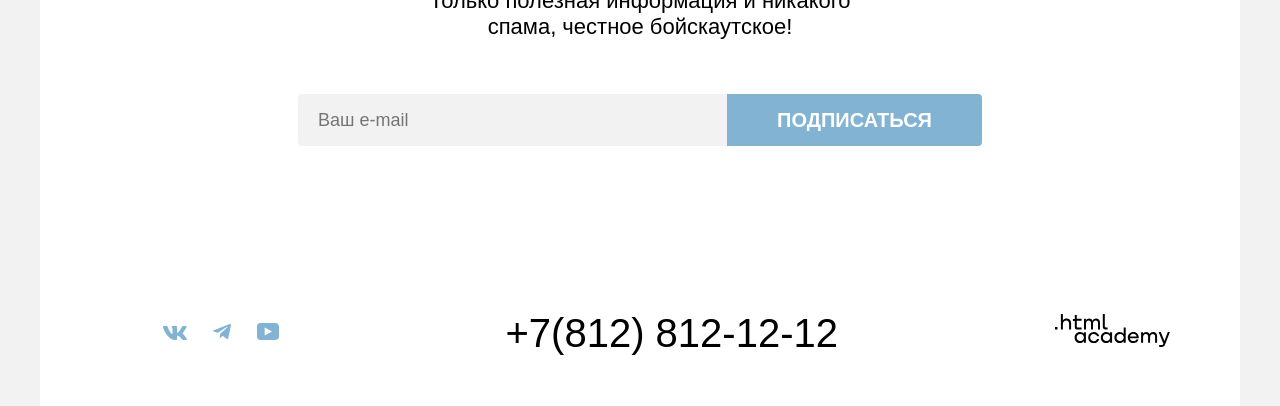
==== commit da11c84b: "Pixel perfect index.hmtl" ====
--- a/catalog.html
+++ b/catalog.html
@@ -4,6 +4,7 @@
     <meta charset="utf-8">
     <title>Каталог</title>
     <link rel="stylesheet" href="styles/styles.css">
+    <link rel="icon" href="favicon.ico">
   </head>
   <body>
     <header class="page-header white-section white-section">
@@ -33,8 +34,8 @@
           </li>
           <li class="secondary-navigation-item">
             <a class="secondary-navigation-link" href="#">
-              <svg class="secondary-navigation-chosen" aria-hidden="true" focusable="false" xmlns="http://www.w3.org/2000/svg" width="18" height="17" fill="none" viewBox="0 0 18 17">
-                <path fill="#000" d="M8.9 17a.9.9 0 0 1-.8-.4c-5.4-6.1-6.7-7.5-7-7.9A5.4 5.4 0 0 1 5.5 0C6.8 0 8 .5 9 1.3a5.46 5.46 0 0 1 9 4.1c0 1.3-.5 2.5-1.3 3.4l-7 7.9c-.2.2-.4.3-.8.3m-6-9.5c.3.4 3.5 4 6.1 6.9l6.2-7c.5-.5.7-1.2.7-2 0-1.8-1.5-3.3-3.3-3.3-1 0-2 .5-2.7 1.3-.3.3-.6.4-.9.4s-.6-.2-.8-.4c-.7-.8-1.7-1.3-2.7-1.3-1.8 0-3.3 1.5-3.3 3.3-.1.9.3 1.6.7 2.1q-.15 0 0 0"/>
+              <svg class="secondary-navigation-chosen" xmlns="http://www.w3.org/2000/svg" width="20" height="20" fill="none" viewBox="0 0 20 20">
+                <path fill="#000" d="M9.9 19c-.3 0-.6-.1-.8-.4-5.4-6.1-6.7-7.5-7-7.9C1.4 9.8 1 8.6 1 7.4 1 4.4 3.4 2 6.5 2 7.8 2 9 2.5 10 3.3c1-.8 2.3-1.3 3.5-1.3 3 0 5.5 2.4 5.5 5.4 0 1.3-.5 2.5-1.3 3.4l-7 7.9c-.2.2-.4.3-.8.3m-6-9.5c.3.4 3.5 4 6.1 6.9l6.2-7c.5-.5.7-1.2.7-2 0-1.8-1.5-3.3-3.3-3.3-1 0-2 .5-2.7 1.3-.3.3-.6.4-.9.4s-.6-.2-.8-.4c-.7-.8-1.7-1.3-2.7-1.3-1.8 0-3.3 1.5-3.3 3.3-.1.9.3 1.6.7 2.1q-.15 0 0 0"/>
               </svg>
               <svg class="secondary-navigation-circle" aria-hidden="true" focusable="false" xmlns="http://www.w3.org/2000/svg" width="20" height="20" fill="none" viewBox="0 0 20 20">
                 <rect width="20" height="20" fill="#7db54f" rx="10"/>
--- a/styles/styles.css
+++ b/styles/styles.css
@@ -124,7 +124,7 @@
 .page-header {
   display: flex;
   align-items: center;
-  padding: 0 64px;
+  padding: 0 70px;
 }
 
 /*Main*/
@@ -553,7 +553,7 @@
 }
 
 .secondary-navigation-item:not(:last-child) {
-  padding: 19px 12px;
+  padding: 22px 12px 18px;
 }
 
 .secondary-navigation-item:last-child {
@@ -628,7 +628,8 @@
 
 /*Description*/
 .description {
-  padding: 69px;
+  padding-top: 69px;
+  padding-bottom: 90px;
 }
 
 .description-title {
@@ -640,7 +641,8 @@
 }
 
 .search-description,
-.description-reasons {
+.description-reasons,
+.newsletter-description {
   margin: 0;
   font-size: 22px;
   line-height: 26px;
@@ -669,8 +671,13 @@
 }
 
 .reasons-item {
+  flex-grow: 1;
+  padding: 113px 85px;
+}
+
+.reasons-item:first-child,
+.reasons-item:last-child {
   padding: 102px 85px;
-  flex-grow: 1;
 }
 
 .reasons-img {
@@ -696,21 +703,38 @@
 
 /*Recomendations*/
 .recommendations-section {
-  padding: 64px 347px;
-}
-
-.recommendations-title {
+  padding: 64px 12px;
+  max-width: 520px;
+  margin: 0 auto;
+}
+
+.recommendations-title-primary {
+  font-size: 30px;
   line-height: 36px;
+  margin-bottom: 20px;
+}
+
+.recommendations-title-secondary {
+  margin: 0;
+  font-size: 24px;
+  line-height: 28px;
   margin-bottom: 30px;
 }
 
+.recommendations-reasons {
+  margin: 0;
+  font-size: 22px;
+  line-height: 26px;
+}
+
 .recommendations-description {
-  margin: 0;
-  padding: 0;
+  margin: 0 auto;
+  max-width: 230px;
 }
 
 .recommendations-list {
-  display: flex;
+  display: grid;
+  grid-template-columns: 1fr 1fr 1fr;
   list-style: none;
   padding: 0;
   margin: 0;
@@ -718,7 +742,10 @@
 
 .recommendations-item {
   padding: 81px 85px;
-  flex-grow: 1;
+}
+
+.recommendations-item:last-child img {
+  margin-bottom: 21px;
 }
 
 .recommendations-item:nth-child(even) {
@@ -727,7 +754,7 @@
 
 .recommendations-img {
   margin: 0 auto;
-  margin-bottom: 30px;
+  margin-bottom: 26px;
 }
 
 /*Search*/
@@ -738,6 +765,9 @@
 .search-title,
 .newsletter-title {
   margin-bottom: 20px;
+  font-size: 30px;
+  line-height: 36px;
+  font-weight: 700;
 }
 
 .search-link,
@@ -790,7 +820,7 @@
 
 .secondary-navigation-circle {
   position: absolute;
-  top: 7px;
+  top: 10px;
   right: 3px;
 }
 
@@ -821,18 +851,17 @@
 .search-description,
 .newsletter-description,
 .newsletter-form-email {
+  margin-bottom: 54px;
+}
+
+.newsletter-description {
+  padding: 0 100px;
+}
+
+.newsletter-form-email {
+  display: flex;
+  justify-content: center;
   margin: 0;
-  padding: 0;
-  margin-bottom: 54px;
-}
-
-.newsletter-description {
-  padding: 0 140px;
-}
-
-.newsletter-form-email {
-  display: flex;
-  justify-content: center;
 }
 
 .newsletter-button {
@@ -963,7 +992,7 @@
 }
 
 .newsletter {
-  padding: 96px 258px;
+  padding: 96px 258px 104px;
 }
 
 .newsletter-inner {
@@ -997,7 +1026,7 @@
 }
 
 .footer-social-item {
-  padding: 13px 17px;
+  padding: 13px 13px;
 }
 
 .footer-social-item:nth-child(3n) {
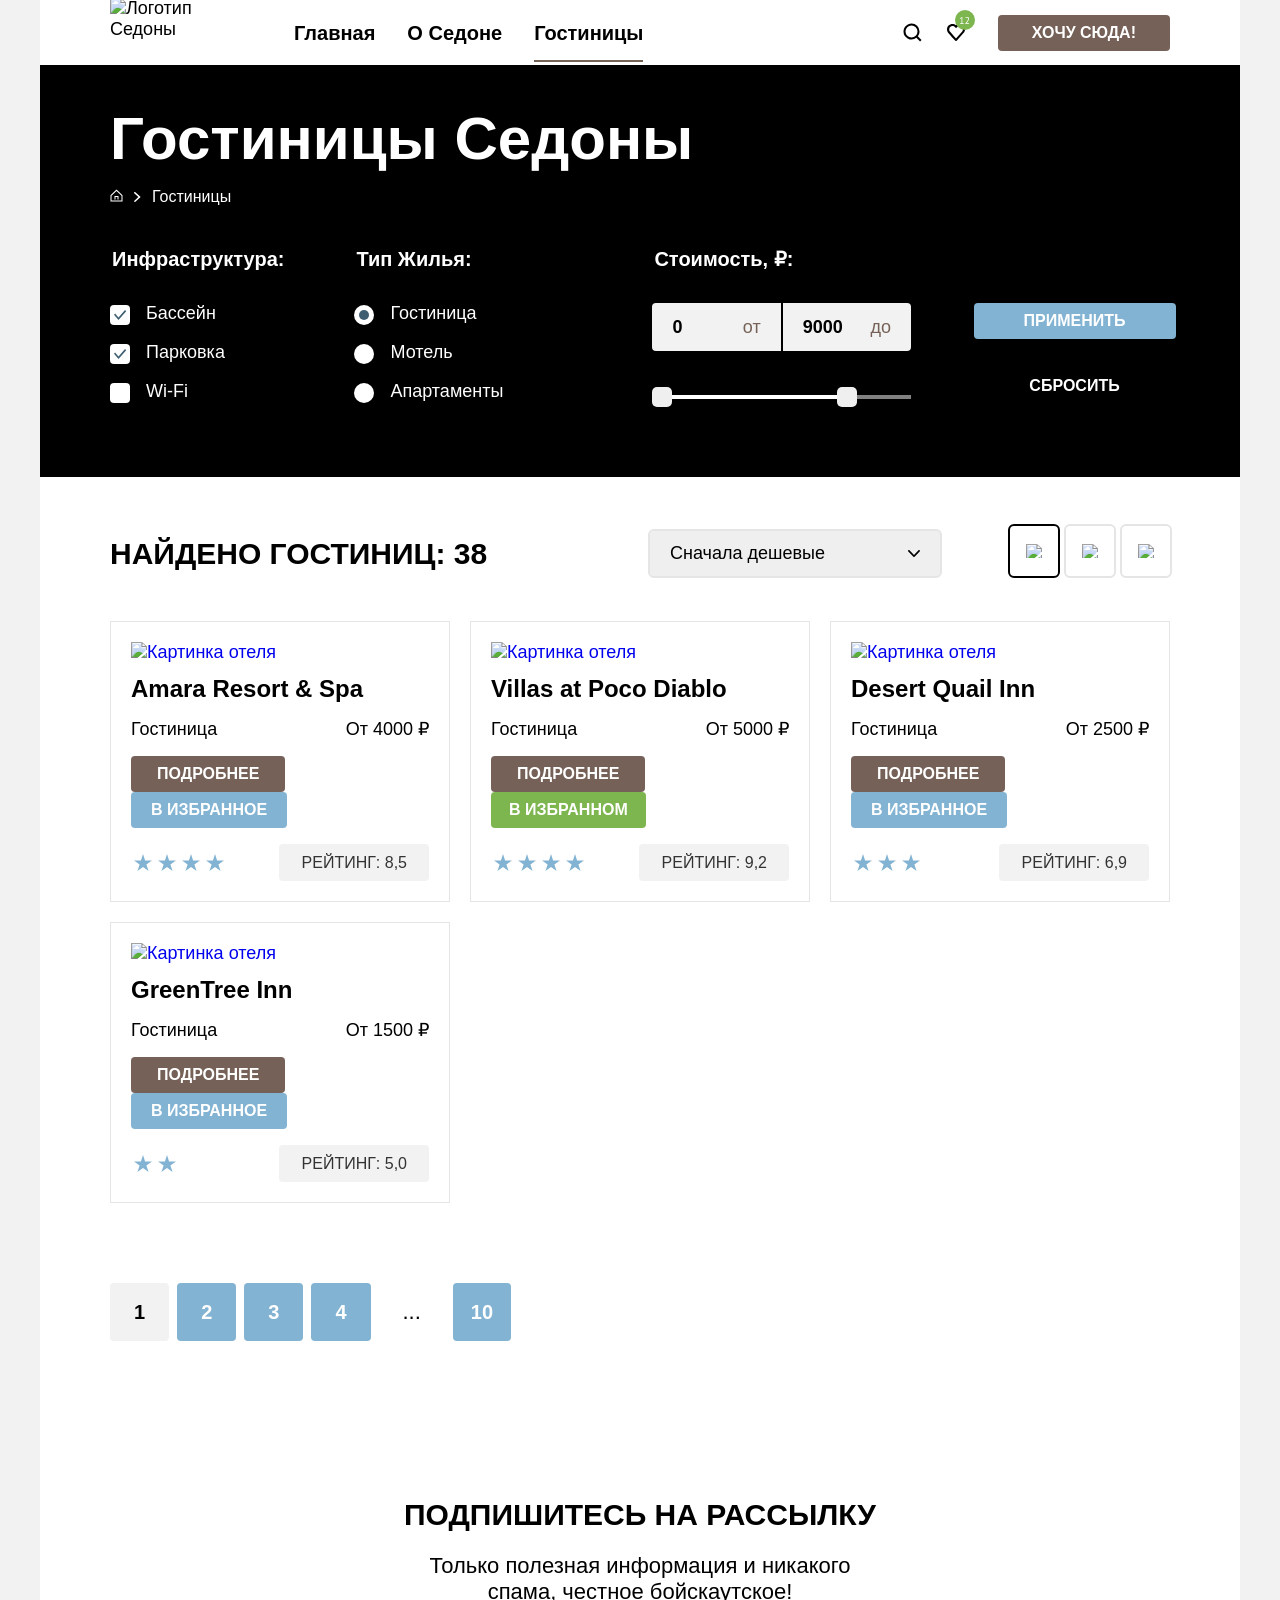
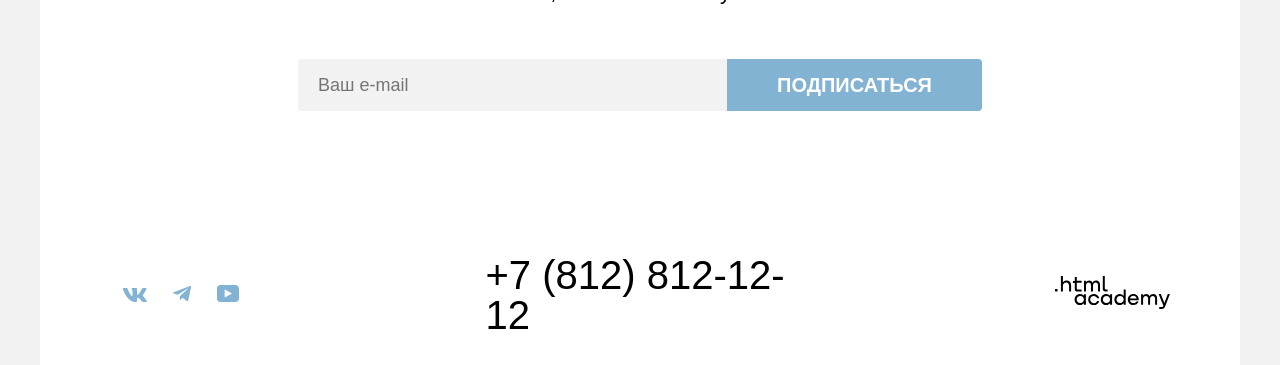
==== commit 678001cd: "Pixel perfect 1.2" ====
--- a/catalog.html
+++ b/catalog.html
@@ -92,7 +92,7 @@
                 <label class="control control-radio">
                   <input class="control-input visually-hidden" type="checkbox" name="parking" checked>
                   <span class="control-mark"></span>
-                  <span>Паркинг</span>
+                  <span>Парковка</span>
                 </label>
               </li>
               <li class="catalog-filter-item">
@@ -133,7 +133,7 @@
             </ul>
          </fieldset>
 
-          <fieldset class="catalog-filter-group fieldset-none">
+          <fieldset class="catalog-filter-group catalog-filter-group-price fieldset-none">
             <legend class="catalog-filter-group-title">Стоимость, ₽:</legend>
                 <div class="catalog-filter-container">
                   <label class="control">
@@ -321,7 +321,7 @@
     </main>
 
     <footer class="page-footer white-section white-section">
-      <ul class="footer-social-list">
+      <ul class="footer-social-list list-none">
         <li class="footer-social-item">
           <a class="social-link" href="https://vk.com/htmlacademy">
             <svg aria-hidden="true" focusable="false" xmlns="http://www.w3.org/2000/svg" width="24" height="14" fill="none" viewBox="0 0 24 14">
@@ -349,7 +349,7 @@
       </ul>
 
       <address class="footer-contacts-address">
-        <a class="footer-contacts-phone" href="tel:+78128121212">+7(812) 812-12-12</a>
+        <a class="footer-contacts-phone" href="tel:+78128121212">+7 (812) 812-12-12</a>
       </address>
 
       <a class="footer-link" href="https://www.htmlacademy.ru">
--- a/styles/styles.css
+++ b/styles/styles.css
@@ -203,13 +203,12 @@
 /*Filter*/
 .catalog-filter {
   display: flex;
-  gap: 70px;
+  gap: 68px;
 }
 
 .catalog-filter-group {
   flex-grow: 1;
   margin-left: auto;
-  max-width: 288px;
 }
 
 .catalog-filter-group-title {
@@ -219,14 +218,18 @@
   margin-bottom: 32px;
 }
 
+.catalog-filter-group-price {
+  margin-left: 81px;
+}
+
 .catalog-filter-item:not(:last-child) {
-  margin-bottom: 16px;
+  margin-bottom: 18px;
 }
 
 .catalog-filter-container {
   display: flex;
   gap: 2px;
-  margin-bottom: 42px;
+  margin-bottom: 44px;
 }
 
 .catalog-buttons-group {
@@ -402,7 +405,7 @@
   position: absolute;
   height: 4px;
   background-color: var(--white-color);
-  width: 80%;
+  width: 79%;
 }
 
 .range-toggle {
@@ -473,14 +476,14 @@
 }
 
 .third-button {
-  padding: 8px 20px;
+  padding: 8px 18px;
   border-radius: 4px;
   background-color: var(--green-color);
 }
 
 .catalog-filter-button:not(:last-child) {
   border-radius: 4px;
-  margin-bottom: 25px;
+  margin-bottom: 26px;
 }
 
 .catalog-buttons-container {
@@ -881,7 +884,7 @@
 
 .sort {
   display: flex;
-  padding: 50px 70px 40px;
+  padding: 49px 70px 0;
   align-items: center;
 }
 
@@ -892,37 +895,36 @@
 
 .sort-list-item a {
   display: inline-flex;
-  padding: 17px 16px;
+  padding: 18px 16px;
   border-radius: 4px;
-  order: 2px solid var(--black-color);
-  outline: none;
+  outline: 2px solid var(--black-color);
+  border: none;
 }
 
 .sort-list-item a:active {
-  border: 2px solid var(--black-color);
+  outline: 2px solid var(--black-color);
 }
 
 .sort-list-item-current a {
-  border: 2px solid var(--black-color);
+  outline: 2px solid var(--black-color);
 }
 
 .sort-list-item:not(:first-child) a {
-  border: 2px solid var(--border-item-color);
+  outline: 2px solid var(--border-item-color);
 }
 
 .sort-list-item a:hover {
-  border: 2px solid var(--black-color);
+  outline: 2px solid var(--black-color);
 }
 
 .sort-list-item a:focus {
-  border: 2px solid var(--blue-color-hover);
+  outline: 2px solid var(--blue-color-hover);
 }
 
 .select {
   position: relative;
   display: flex;
   align-items: center;
-  width: 290px;
 
   margin-left: auto;
   margin-right: 70px;
@@ -930,19 +932,22 @@
 
 .select-sort {
   width: 100%;
-  padding: 14px 20px;
+  padding: 12px 20px;
   font: inherit;
-  border: 2px solid var(--border-item-color);
+  outline: 2px solid var(--border-item-color);
   background-image: url('../images/svg/select-arrow.svg');
   background-repeat: no-repeat;
   background-position: right 20px center;
   appearance: none;
+  border: none;
+  border-radius: 4px;
+  min-width: 290px;
 }
 
 .select-sort:hover,
 .select-sort:focus {
-  border: 2px solid var(--blue-color-hover);
-  outline: none;
+  outline: 2px solid var(--blue-color-hover);
+  border: none;
 }
 
 .select-sort:disabled {
@@ -966,10 +971,14 @@
 .hotel-card-title {
   padding: 0;
   margin: 0 0 16px;
+  font: inherit;
+  font-size: 24px;
+  line-height: 28px;
+  font-weight: 700;
 }
 
 .hotel-card-image {
-  margin-bottom: 16px;
+  margin-bottom: 12px;
 }
 
 .hotel-card-description {
@@ -1183,11 +1192,6 @@
   font-size: 20px;
   font-weight: 700;
   line-height: 24px;
-}
-
-.input-title-children {
-  margin-left: auto;
-  margin-right: 12px;
 }
 
 .input-title-children::after {
@@ -1209,7 +1213,7 @@
 
 .input-date {
   width: 100%;
-  padding: 12px 50px;
+  padding: 12px 50px 12px 20px;
   color: var(--black-color);
   font: inherit;
   font-weight: 700;
@@ -1254,7 +1258,12 @@
 .input-second-group {
   display: flex;
   gap: 3px;
-  background-color: var(--body-color)
+  background-color: var(--body-color);
+  border-radius: 4px;
+}
+
+.input-second-group {
+  margin-left: auto;
 }
 
 .input-adult {
@@ -1265,6 +1274,7 @@
 .input-adult {
   background-color: var(--body-color);
   border: none;
+  border-radius: 4px;
 }
 
 .input-date:hover,
@@ -1278,7 +1288,6 @@
 .input-adult:focus,
 .button-plus:focus,
 .button-minus:focus {
-  outline: none;
   background-color: var(--modal-close-button-focus);
   border-radius: 4px;
   outline: 3px solid var(--blue-color-active);
@@ -1316,6 +1325,16 @@
 .button-plus:active path,
 .button-minus:active path {
   fill: var(--black-color-active);
+}
+
+.button-minus {
+  border-top-left-radius: 4px;
+  border-bottom-left-radius: 4px;
+}
+
+.button-plus {
+  border-top-right-radius: 4px;
+  border-bottom-right-radius: 4px;
 }
 
 .input-adult {
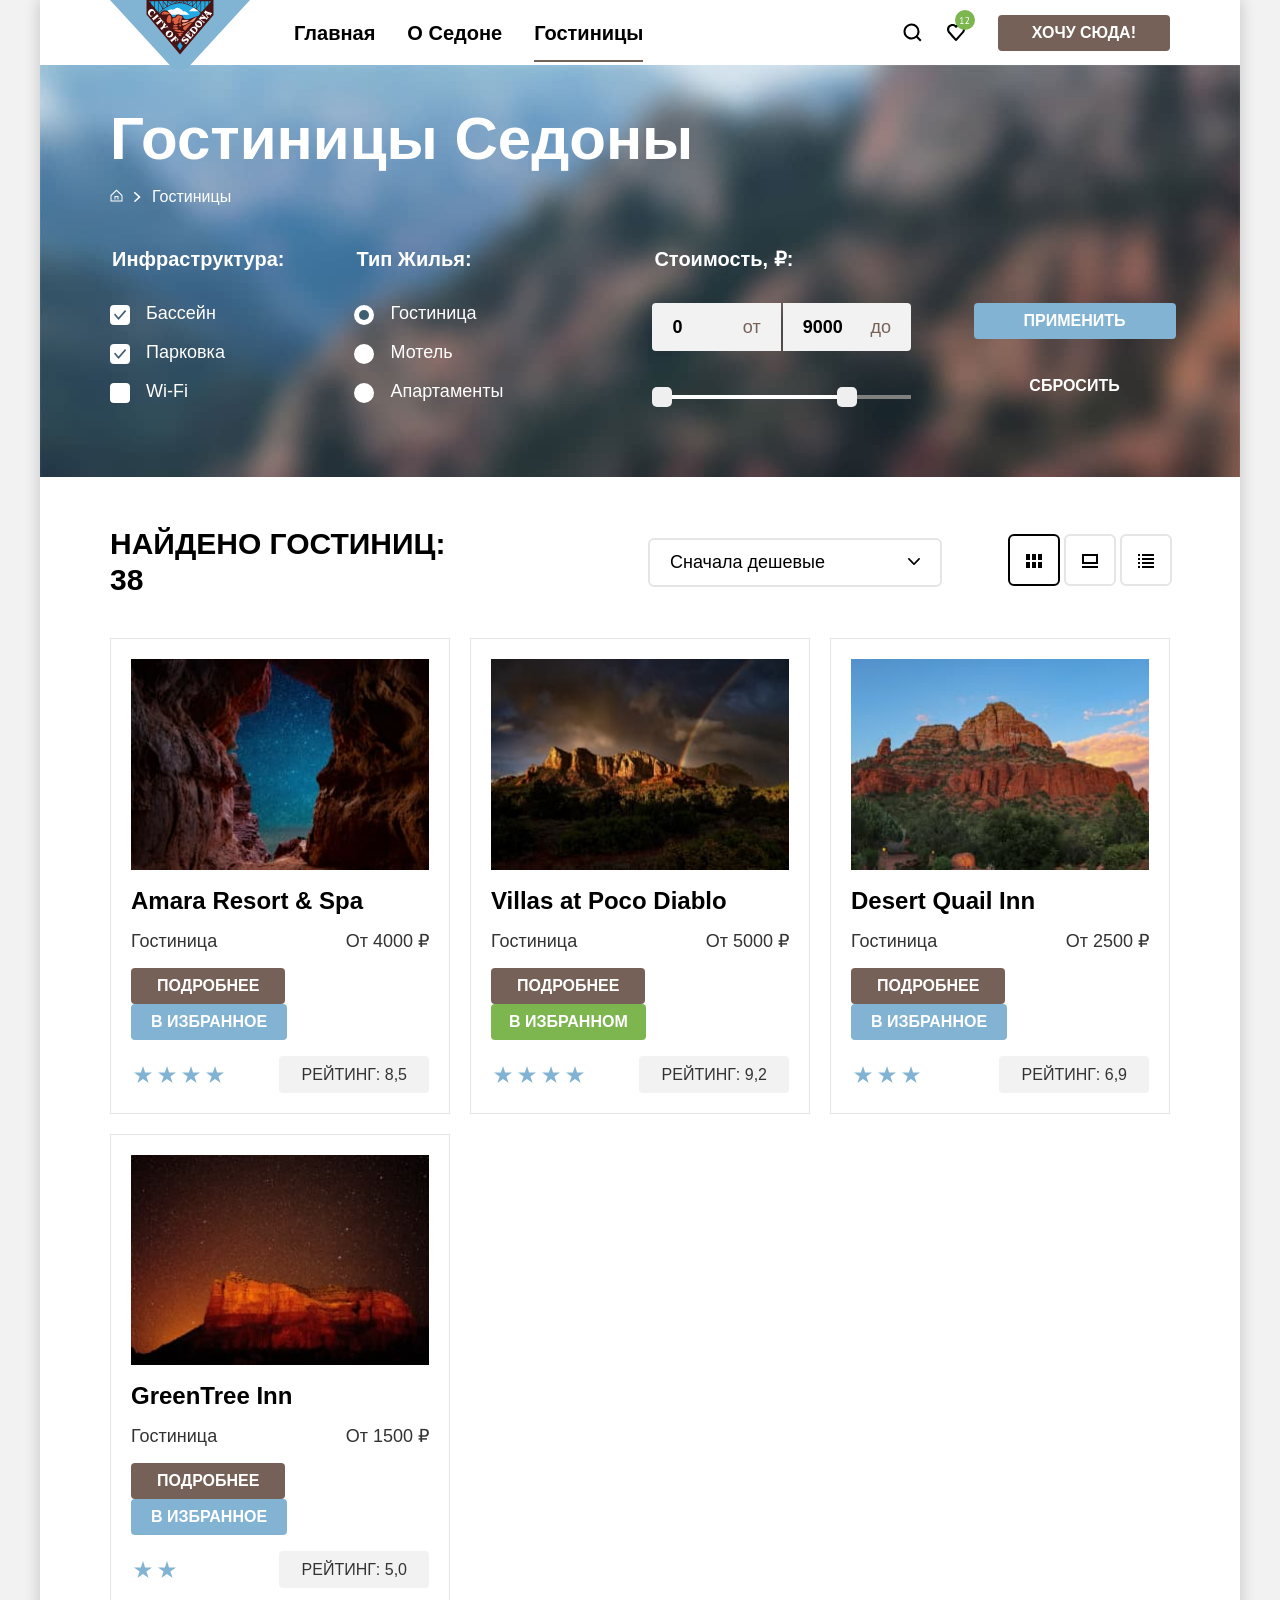
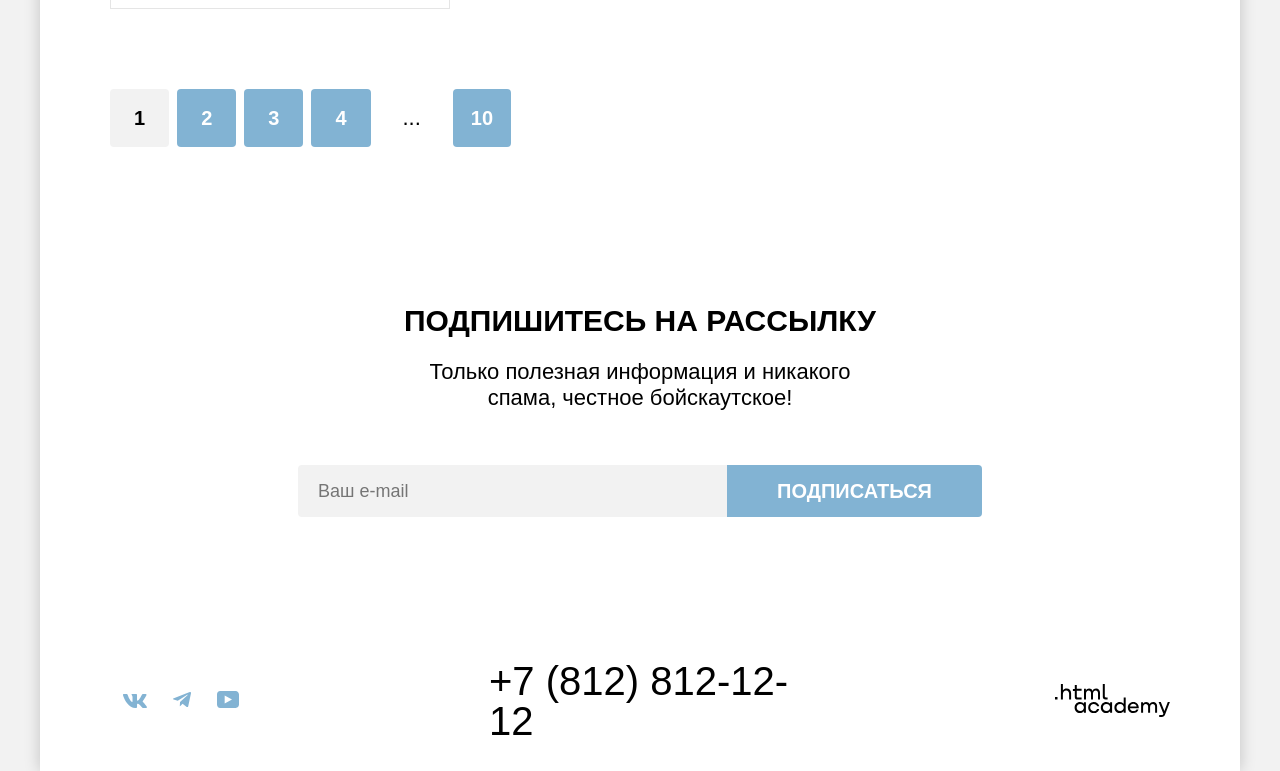
==== commit ec762411: "Pixel perfect 1.8" ====
--- a/catalog.html
+++ b/catalog.html
@@ -4,11 +4,13 @@
     <meta charset="utf-8">
     <title>Каталог</title>
     <link rel="stylesheet" href="styles/styles.css">
-    <link rel="icon" href="favicon.ico">
+    <link rel="icon" type="image/png" sizes="32x32" href="images/png/favicon.png">
   </head>
   <body>
     <header class="page-header white-section white-section">
-      <img class="header-logo" src="images/svg/logo.svg" width="140" height="70" alt="Логотип Седоны">
+      <a class="header-logo-link" href="index.html">
+        <img class="header-logo" src="images/svg/logo.svg" width="140" height="70" alt="Логотип Седоны">
+      </a>
       <nav class="navigation">
         <ul class="navigation-list list-none">
           <li class="naivigation-item">
@@ -177,22 +179,17 @@
         </div>
 
         <ul class="sort-list list-none">
-          <li class="sort-list-item sort-list-item-current">
-            <a href="#">
-              <img class="sort-list-image" src="images/svg/view-cards.svg" width="16" height="14" alt="Показать карточки">
-            </a>
-          </li>
-          <li class="sort-list-item">
-            <a href="#">
-              <img class="sort-list-image" src="images/svg/view-card.svg" width="16" height="14" alt="Показать поэлементно">
-            </a>
-          </li>
-          <li class="sort-list-item">
-            <a href="#">
-              <img class="sort-list-image" src="images/svg/view-list.svg" width="16" height="14" alt="Показать список">
-            </a>
-          </li>
-        </ul>
+          <li class="sort-list-item sort-list-item-current sort-list-view-cards">
+            <a class="view-cards-link" href="#"></a>
+          </li>
+          <li class="sort-list-item sort-list-view-card">
+            <a class="view-cards-link" href="#"></a>
+          </li>
+          <li class="sort-list-item sort-list-view-list">
+            <a class="view-cards-link" href="#">
+            </a>
+          </li>
+      </ul>
       </section>
 
       <section class="hotel white-section white-section">
@@ -313,7 +310,7 @@
         <form class="newsletter-form" action="https://echo.htmlacademy.ru" method="post">
           <p class="newsletter-form-email">
             <label class="newsletter-label" for="newsletter-email"></label>
-            <input class="newsletter-email" type="email" id="newsletter-email" name="newsletter-email" placeholder="Ваш e-mail">
+            <input class="newsletter-email" type="email" id="newsletter-email" name="newsletter-email" placeholder="Ваш e-mail" required>
             <button class="button secondary-button newsletter-button" type="submit">Подписаться</button>
           </p>
         </form>
--- a/styles/styles.css
+++ b/styles/styles.css
@@ -15,31 +15,35 @@
 }
 
 :root {
-  --body-color: #f2f2f2;
-  --white-color: #ffffff;
+  --body-color: rgba(242, 242, 242, 1);
+  --white-color: rgba(255, 255, 255, 1);
   --white-color-hover: rgba(255, 255, 255, 0.6);
   --white-color-active: rgba(255, 255, 255, 0.3);
-  --black-color: #000000;
+  --black-color: rgba(0, 0, 0, 1);
   --black-color-hover: rgba(117, 97, 87, 1);
   --black-color-active: rgba(117, 97, 87, 0.3);
   --black-color-disable: rgba(0, 0, 0, 0.3);
-  --blue-color: #82b3d3;
-  --blue-color-hover: #68A2CA;
+  --blue-color: rgba(130, 179, 211, 1);
+  --blue-color-hover: rgba(104, 162, 202, 1);
   --blue-color-active: rgba(130, 179, 211, 1);
-  --green-color: #7db54F;
+  --green-color: rgba(125, 181, 79, 1);
   --green-color-hover: rgba(108, 158, 66, 1);
-  --brown-color: #756157;
-  --grey-color: #333333;
-  --dark-grey-color: #83B3D333;
-  --light-grey-color: #83B3D31F;
-  --border-item-color: #E5E5E5;
-  --brown-color-hover: #615048;
-  --brown-color-active: #756157;
-  --button-disabled: #E5E5E5;
-  --border--navigation: #756257;
+  --brown-color: rgba(117, 97, 87, 1);
+  --grey-color: rgba(51, 51, 51, 1);
+  --dark-grey-color: rgba(131, 179, 211, 0.2);
+  --light-grey-color: rgba(131, 179, 211, 0.12);
+  --border-item-color: rgba(229, 229, 229, 1);
+  --brown-color-hover: rgba(97, 80, 72, 1);
+  --brown-color-active: rgba(117, 97, 87, 1);
+  --button-disabled: rgba(229, 229, 229, 1);
+  --border--navigation: rgba(117, 98, 87, 1);
   --modal-container-color: rgba(242, 242, 242, 0.8);
-  --modal-close-button-focus: #E6E6E6;
+  --modal-close-button-focus: rgba(230, 230, 230, 1);
   --modal-wrong: rgba(255, 87, 87, 1);
+  --transparent-button-disable: rgba(255, 255, 255, 0.1);
+  --primary-button-disable: rgba(229, 229, 229, 0.1);
+  --shadow-color: rgba(0, 0, 0, 0.2);
+  --shadow-color-modal: rgba(0, 0, 0, 0.15);
 }
 
 *,
@@ -73,6 +77,7 @@
   font-style: normal;
 
   background-color: var(--body-color);
+  box-shadow: 0 0 15px var(--shadow-color);
 }
 
 a {
@@ -105,7 +110,6 @@
   padding-top: 51px;
   padding-bottom: 82px;
   margin: 0 auto;
-
 }
 
 .divider {
@@ -116,15 +120,24 @@
 }
 
 /*Header*/
+.header-logo-link {
+  /*position: relative;*/
+}
+
 .header-logo {
   position: absolute;
   z-index: 1;
+
 }
 
 .page-header {
   display: flex;
   align-items: center;
   padding: 0 70px;
+}
+
+.page-header .header-logo-link {
+  align-self: self-start;
 }
 
 /*Main*/
@@ -142,7 +155,7 @@
 
 .main-header,
 .inner-header {
-  background-color: var(--black-color);
+  background-color: var(--blue-color);
   background-size: 100% 100%;
   background-repeat: no-repeat;
 }
@@ -284,6 +297,16 @@
 .control-input[type='checkbox']:focus-visible  + .control-mark {
   background-color: var(--white-color);
   box-shadow: 0 0 0 3px var(--blue-color-active);
+}
+
+.control-input[type='checkbox']:disabled  + .control-mark {
+  background-color: var(--white-color-active);
+  pointer-events: none;
+}
+
+.control-checkbox-disabled {
+  color: var(--white-color-active);
+  pointer-events: none;
 }
 
 .control-mark {
@@ -383,6 +406,16 @@
   box-shadow: 0 0 0 3px var(--blue-color-active);
 }
 
+.control-input[type='radio']:disabled  + .control-mark {
+  background-color: var(--white-color-active);
+  pointer-events: none;
+}
+
+.control-radio-disabled {
+  color: var(--white-color-active);
+  pointer-events: none;
+}
+
 .control-input-label {
   position: absolute;
   top: 50%;
@@ -475,6 +508,11 @@
   color: var(--white-color-active);
 }
 
+.transparent-button:disabled {
+  color: var(--transparent-button-disable);
+  pointer-events: none;
+}
+
 .third-button {
   padding: 8px 18px;
   border-radius: 4px;
@@ -502,6 +540,7 @@
   background-color: var(--body-color);
   color: var(--grey-color);
   font-weight: 400;
+  pointer-events: none;
 }
 
 .hotel-card-rating {
@@ -620,6 +659,10 @@
   fill: var(--black-color-active);
 }
 
+.footer-link {
+  margin-top: 4px;
+}
+
 .social-link:hover path,
 .social-link:focus path {
   fill: var(--blue-color-hover);
@@ -651,36 +694,61 @@
   line-height: 26px;
 }
 
+.description-reasons {
+  padding: 0 270px;
+  color: var(--grey-color);
+}
+
 /*Reasons*/
 .reasons-title {
+  position: relative;
   font-size: 24px;
   font-weight: 700;
   line-height: 28px;
   margin: 0 auto 62px;
-
   display: block;
   width: 175px;
 }
 
+.reasons-title-black::after,
+.reasons-title-white::after {
+  position: absolute;
+  display: block;
+  content: "";
+  left: 57px;
+  right: 57px;
+  top: 86px;
+  height: 2px;
+  background-color: var(--black-color-active);
+}
+
+.reasons-title-white::after {
+  background-color: var(--white-color);
+}
+
 .reasons-description {
   display: block;
-  width: 230px;
+  max-width: 236px;
   margin: 0 auto;
+  color: var(--grey-color);
 }
 
 .reasons-list {
-  display: flex;
-  flex-wrap: wrap;
+  display: grid;
+  grid-template-columns: repeat(3, 1fr);
 }
 
 .reasons-item {
-  flex-grow: 1;
-  padding: 113px 85px;
+  padding: 113px 81px;
+}
+
+.reasons-item-img {
+  grid-column: span 2;
 }
 
 .reasons-item:first-child,
 .reasons-item:last-child {
-  padding: 102px 85px;
+  padding: 102px 81px;
 }
 
 .reasons-img {
@@ -694,6 +762,7 @@
 
 .blue-color-item {
   background-color: var(--blue-color);
+  padding: 102px 85px;
 }
 
 .light-grey-color-item {
@@ -721,6 +790,7 @@
   margin: 0;
   font-size: 24px;
   line-height: 28px;
+  margin-top: 102px;
   margin-bottom: 30px;
 }
 
@@ -728,11 +798,13 @@
   margin: 0;
   font-size: 22px;
   line-height: 26px;
+  color: var(--grey-color);
 }
 
 .recommendations-description {
   margin: 0 auto;
   max-width: 230px;
+  color: var(--grey-color);
 }
 
 .recommendations-list {
@@ -755,9 +827,23 @@
   background-color: var(--white-color);
 }
 
-.recommendations-img {
-  margin: 0 auto;
-  margin-bottom: 26px;
+
+.recommendations-item {
+  background-repeat: no-repeat;
+  background-position: 164px 81px;
+}
+
+.recommendations-item-home {
+  background-image: url("../images/svg/advantage-icon.svg");
+}
+
+.recommendations-item-meal {
+  background-image: url("../images/svg/advantage-icon-2.svg");
+}
+
+
+.recommendations-item-suvenier {
+  background-image: url("../images/svg/advantage-icon-3.svg");
 }
 
 /*Search*/
@@ -807,6 +893,27 @@
   color: var(--white-color-active);
 }
 
+.primary-button:disabled {
+  background-color: var(--primary-button-disable);
+  color: var(--transparent-button-disable);
+}
+
+.primary-button:disabled,
+.secondary-button:disabled,
+.third-button:disabled {
+  color: var(--white-color-active);
+  background-color: var(--border-item-color);
+  pointer-events: none;
+}
+
+.primary-button-disabled,
+.secondary-button-disabled,
+.third-button-disabled {
+  color: var(--white-color-active);
+  background-color: var(--border-item-color);
+  pointer-events: none;
+}
+
 .third-button:hover,
 .third-button:focus {
   background-color: var(--green-color-hover);
@@ -855,6 +962,10 @@
 .newsletter-description,
 .newsletter-form-email {
   margin-bottom: 54px;
+}
+
+.search-description {
+  color: var(--grey-color);
 }
 
 .newsletter-description {
@@ -880,6 +991,7 @@
   text-transform: uppercase;
   font-size: 30px;
   line-height: 36px;
+  max-width: 340px;
 }
 
 .sort {
@@ -891,6 +1003,8 @@
 .sort-list {
   display: flex;
   gap: 8px;
+  flex-wrap: wrap;
+  max-width: 160px;
 }
 
 .sort-list-item a {
@@ -899,6 +1013,26 @@
   border-radius: 4px;
   outline: 2px solid var(--black-color);
   border: none;
+  min-width: 48px;
+  min-height: 48px;
+}
+
+.sort-list-view-cards {
+  background-image: url("../images/svg/view-cards.svg");
+  background-repeat: no-repeat;
+  background-position: 16px 18px;
+}
+
+.sort-list-view-card {
+  background-image: url("../images/svg/view-card.svg");
+  background-repeat: no-repeat;
+  background-position: 16px 18px;
+}
+
+.sort-list-view-list {
+  background-image: url("../images/svg/view-list.svg");
+  background-repeat: no-repeat;
+  background-position: 16px 18px;
 }
 
 .sort-list-item a:active {
@@ -942,6 +1076,7 @@
   border: none;
   border-radius: 4px;
   min-width: 290px;
+  background-color: var(--white-color);
 }
 
 .select-sort:hover,
@@ -951,8 +1086,10 @@
 }
 
 .select-sort:disabled {
-  border: 2px solid var(--black-color-disable);
   color: var(--black-color-disable);
+  background-image: url('../images/svg/select-arrow-disabled.svg');
+  outline: 2px solid var(--black-color-disable);
+  pointer-events: none;
 }
 
 /*Hotel*/
@@ -986,6 +1123,7 @@
   flex-wrap: wrap;
   justify-content: space-between;
   align-items: center;
+  color: var(--grey-color);
 }
 
 .hotel-card-description:not(:last-child) {
@@ -995,7 +1133,7 @@
 /*Newsletter*/
 .newsletter-background {
   background-image: url("../images/subscribe.jpg");
-  background-color: var(--black-color);
+  background-color: var(--blue-color);
   background-size: 100% auto;
   background-repeat: no-repeat;
 }
@@ -1019,6 +1157,7 @@
 .footer-contacts-address {
   display: block;
   width: 336px;
+  margin-left: 7px;
 }
 
 .footer-contacts-phone {
@@ -1121,6 +1260,7 @@
   background-color: var(--white-color);
   border-radius: 30px;
   width: 717px;
+  box-shadow: 0 25px 50px var(--shadow-color-modal);
 }
 
 .modal-container {
@@ -1137,7 +1277,7 @@
 .modal-form {
   display: grid;
   grid-template-columns: 100%;
-  row-gap: 48px;
+  row-gap: 50px;
 }
 
 .modal-title {
@@ -1145,7 +1285,7 @@
   font-weight: 700;
   font-size: 30px;
   line-height: 36px;
-  margin-bottom: 64px;
+  margin-bottom: 66px;
 }
 
 .modal-close-button {
@@ -1175,7 +1315,6 @@
 .field-group {
   position: relative;
   display: flex;
-  gap: 24px;
   align-items: center;
   width: 100%;
 }
@@ -1192,12 +1331,13 @@
   font-size: 20px;
   font-weight: 700;
   line-height: 24px;
+  min-width: 120px;
 }
 
 .input-title-children::after {
   content: 'i';
   color: var(--white-color);
-  margin-left: 10px;
+  margin-left: 5px;
   padding: 4px 11px;
   background-image: url("../images/svg/ellipse.svg");
   background-repeat: no-repeat;
@@ -1219,10 +1359,18 @@
   font-weight: 700;
 }
 
+.checkin-group {
+  gap: 8px;
+}
+
+.checkout-group {
+  gap: 8px;
+}
+
 .input-date-img {
   position: absolute;
-  top: 16px;
-  right: 17px;
+  top: 15px;
+  right: 22px;
 }
 
 .input-date-img path {
@@ -1233,7 +1381,7 @@
   margin: 0;
   position: absolute;
   top: calc(100% + 4px);
-  left: 20px;
+  left: 157px;
   font: inherit;
   font-size: 16px;
   font-weight: 400;
@@ -1267,7 +1415,7 @@
 }
 
 .input-adult {
-  width: 100%;
+  padding: 0 10px;
 }
 
 .input-date,
@@ -1294,22 +1442,21 @@
 }
 
 .input-first-group {
-  margin-left:auto;
+  margin-left: 15px;
 }
 
 .input-second-group {
 }
 
 .button-plus,
-.button-minus,
-.input-adult {
-  padding: 14px 10px;
+.button-minus {
+  padding: 13px 8px;
   background-color: var(--body-color);
 }
 
 .input-adult {
   width: 31px;
-  height: 48px;
+  height: 47px;
 }
 
 .button-plus path,
@@ -1352,10 +1499,10 @@
 
 .modal-info {
   margin: 0;
-  padding: 15px 18px 18px 22px;
+  padding: 20px 18px 18px 22px;
   position: absolute;
-  right: 40px;
-  top: 52px;
+  right: 42px;
+  top: 50px;
   width: 256px;
   height: 143px;
   font: inherit;
@@ -1371,8 +1518,8 @@
 .triangle {
   display: none;
   position: absolute;
-  right: 158px;
-  top: 43px
+  right: 161px;
+  top: 41px
 }
 
 .modal-on {
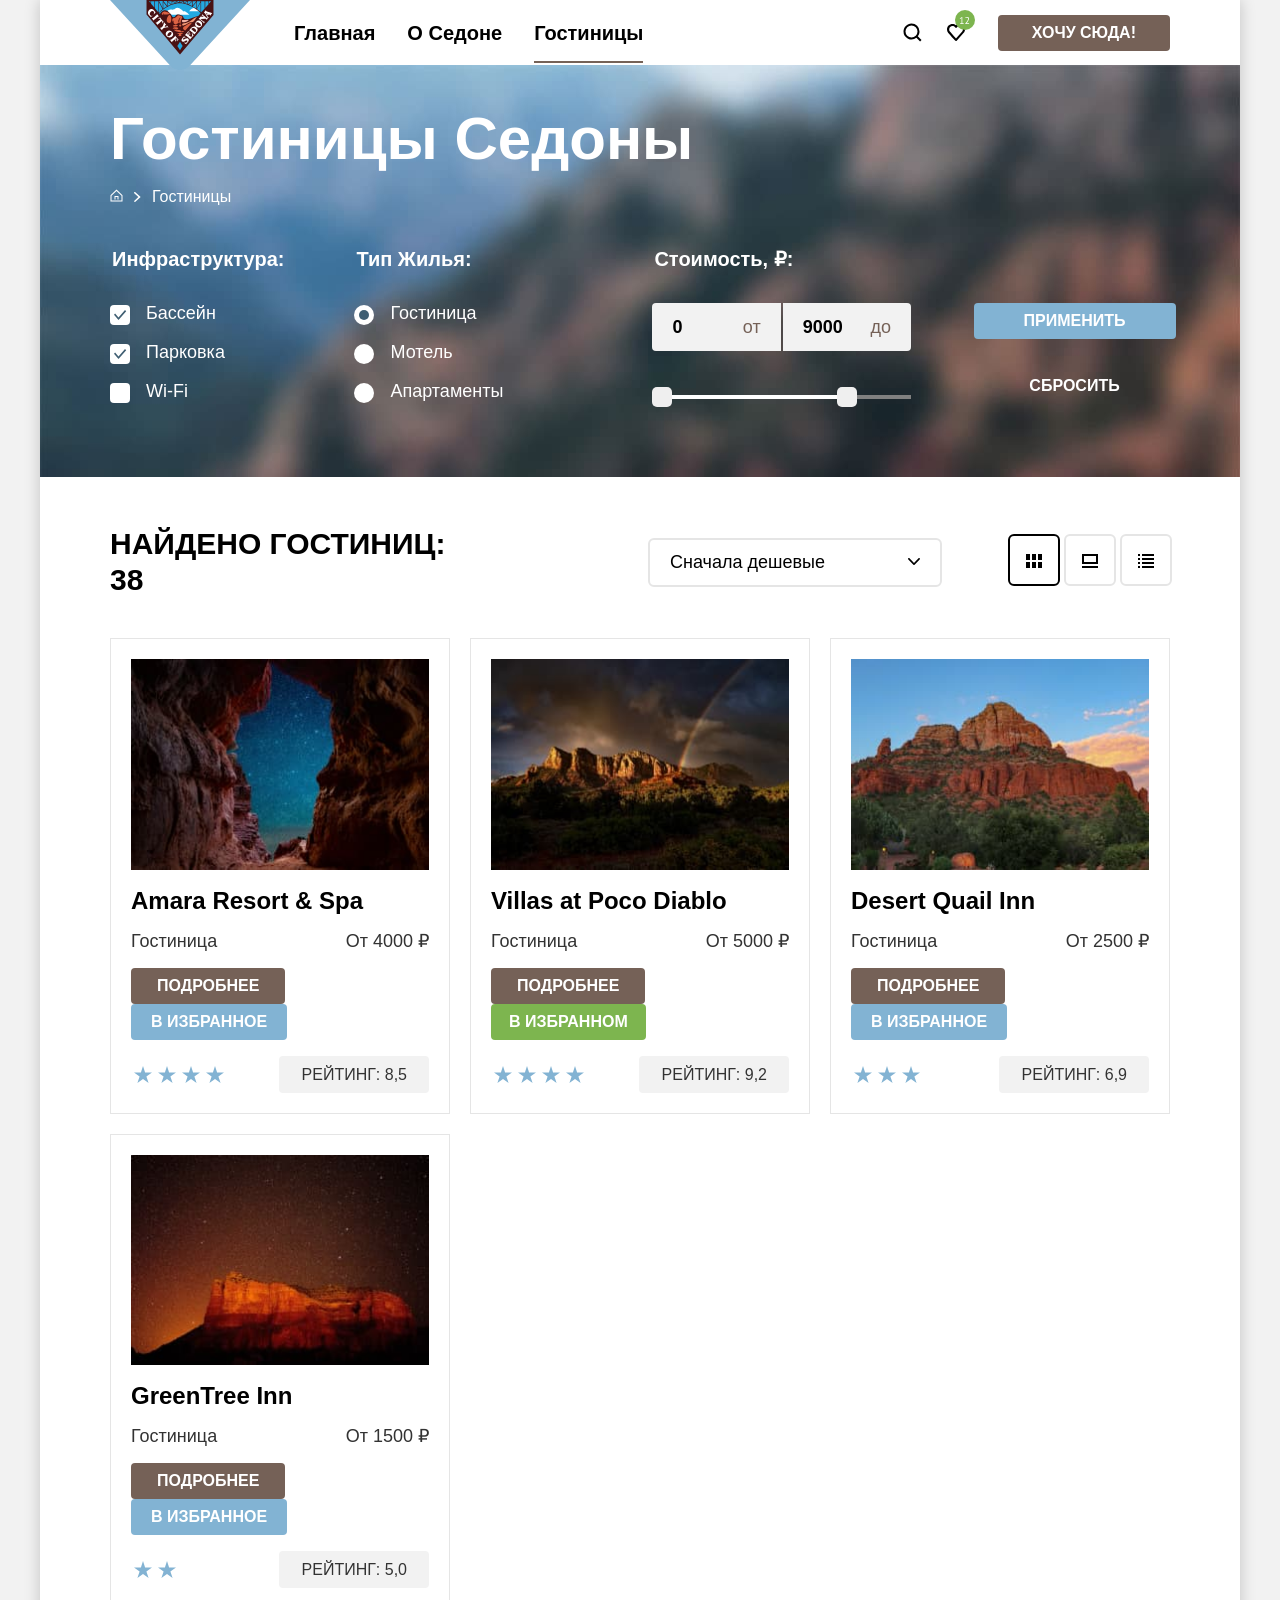
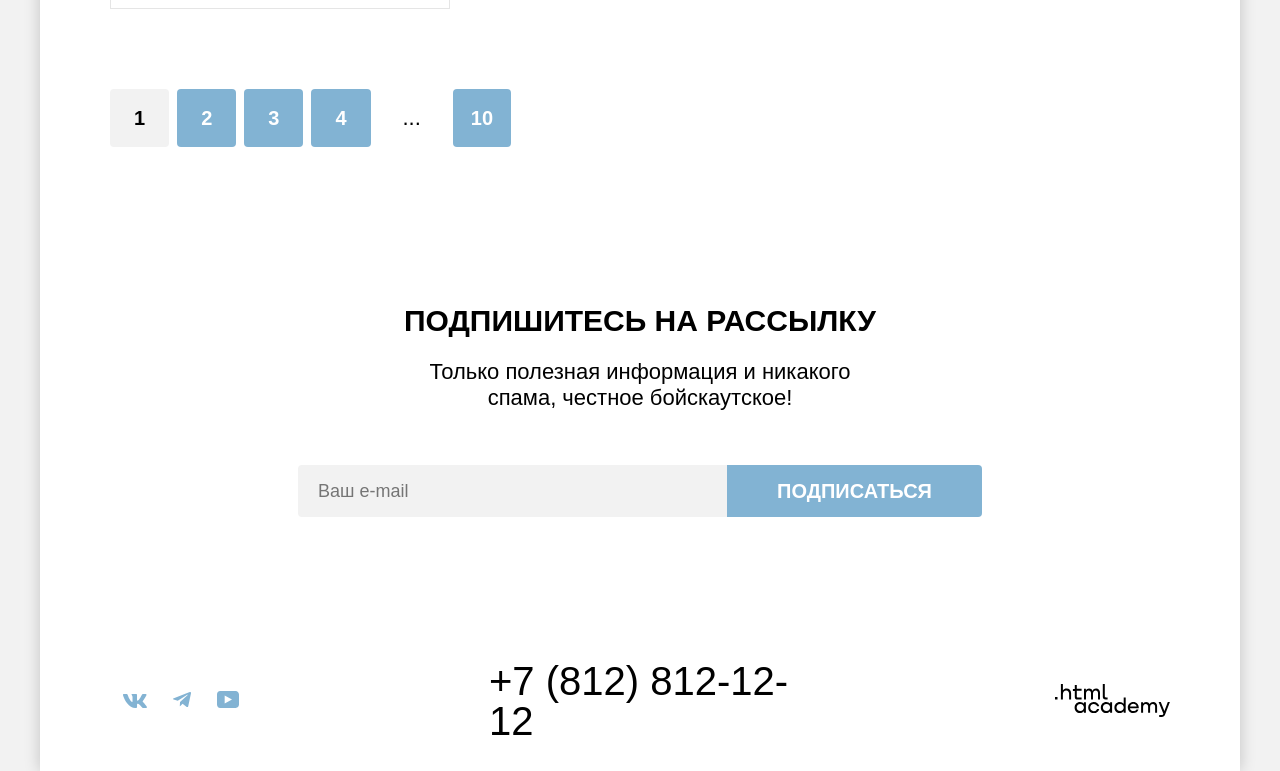
==== commit 7f4f8c88: "Защита. Попытка №2" ====
--- a/catalog.html
+++ b/catalog.html
@@ -20,7 +20,7 @@
             <a class="navigation-link" href="#">О Седоне</a>
           </li>
           <li class="naivigation-item">
-            <a class="navigation-link navigation-link-current" href="catalog.html">Гостиницы</a>
+            <span class="navigation-link navigation-link-current">Гостиницы</span>
           </li>
         </ul>
       </nav>
@@ -72,7 +72,7 @@
             <img class="breadcrumbs-image-arrow" src="images/svg/arrow.svg" width="7" height="10" alt="">
           </li>
           <li class="breadcrumbs-item">
-            <a class="breadcrumbs-link" href="catalog.html">Гостиницы</a>
+            <span class="breadcrumbs-link-current">Гостиницы</span>
           </li>
         </ul>
 
@@ -180,13 +180,13 @@
 
         <ul class="sort-list list-none">
           <li class="sort-list-item sort-list-item-current sort-list-view-cards">
-            <a class="view-cards-link" href="#"></a>
+            <a class="view-cards-link" href="catalog.html?view=tile"></a>
           </li>
           <li class="sort-list-item sort-list-view-card">
-            <a class="view-cards-link" href="#"></a>
+            <a class="view-cards-link" href="catalog.html?view=card"></a>
           </li>
           <li class="sort-list-item sort-list-view-list">
-            <a class="view-cards-link" href="#">
+            <a class="view-cards-link" href="catalog.html?view=list">
             </a>
           </li>
       </ul>
@@ -285,7 +285,7 @@
 
       <ul class="pagination-list white-section list-none white-section">
         <li class="pagination-item">
-          <a class="pagination-link pagination-link-current white-title" href="#">1</a>
+          <span class="pagination-link pagination-link-current white-title">1</span>
         </li>
         <li class="pagination-item">
           <a class="pagination-link white-title" href="#">2</a>
@@ -349,7 +349,7 @@
         <a class="footer-contacts-phone" href="tel:+78128121212">+7 (812) 812-12-12</a>
       </address>
 
-      <a class="footer-link" href="https://www.htmlacademy.ru">
+      <a class="footer-link" href="https://htmlacademy.ru/intensive/htmlcss">
         <svg aria-hidden="true" focusable="false"  xmlns="http://www.w3.org/2000/svg" width="115" height="33" fill="none" viewBox="0 0 115 33">
           <path fill="#000" d="M0 12.9v2.6h2.5v-2.6zM11.6 4.5c-1.6 0-2.8.7-3.6 1.7h-.1V0h-2v15.5h2v-5.3c0-2.1 1.3-3.6 3.3-3.6 1.8 0 2.9 1.4 2.9 3.2v5.7h2V9.4c.1-3-1.8-4.9-4.5-4.9M26.6 4.8h-4.8V1.1h-2v3.8h-1.9v2h1.9v6c0 1.7 1 2.7 2.7 2.7h4.1v-2h-3.7c-.7 0-1.1-.4-1.1-1.1V6.8h4.8zM41.1 4.6c-1.6 0-2.9.8-3.5 2.1h-.1c-.6-1.2-1.8-2.1-3.4-2.1-1.4 0-2.5.8-3.1 1.8h-.1V4.8H29v10.6h2V10c0-2 1-3.5 2.6-3.5 1.5 0 2.4 1 2.4 2.6v6.3h2V9.8c0-2.4 1.4-3.3 2.6-3.3 1.5 0 2.4 1 2.4 2.6v6.3h2V8.9c.1-2.5-1.4-4.3-3.9-4.3M47.8 12.7c0 1.7 1 2.7 2.8 2.7h2v-2h-1.7c-.7 0-1.1-.4-1.1-1.1V0h-2zM28.9 19.7c-.9-1.1-2.2-1.8-3.9-1.8-3.1 0-5.4 2.3-5.4 5.6s2.3 5.6 5.4 5.6c1.8 0 3-.8 3.8-1.9h.1v1.6h2V18.2h-2zm-3.6 7.4c-2.2 0-3.6-1.6-3.6-3.6s1.4-3.6 3.6-3.6 3.6 1.6 3.6 3.6c0 1.9-1.4 3.6-3.6 3.6M44.2 22c-.5-2.4-2.6-4.1-5.4-4.1a5.4 5.4 0 0 0-5.6 5.6c0 3.1 2.2 5.6 5.6 5.6 2.8 0 4.9-1.8 5.4-4.2h-2.1a3.4 3.4 0 0 1-3.3 2.3c-2.2 0-3.6-1.6-3.6-3.6s1.4-3.6 3.6-3.6c1.6 0 2.8 1 3.3 2.2h2.1zM55.1 19.7c-.9-1.1-2.2-1.8-3.9-1.8-3.1 0-5.4 2.3-5.4 5.6s2.3 5.6 5.4 5.6c1.8 0 3-.8 3.8-1.9h.1v1.6h2V18.2h-2zm-3.6 7.4c-2.2 0-3.6-1.6-3.6-3.6s1.4-3.6 3.6-3.6 3.6 1.6 3.6 3.6c0 1.9-1.5 3.6-3.6 3.6M68.7 19.8c-.9-1.1-2.2-1.9-3.9-1.9-3.1 0-5.4 2.3-5.4 5.6s2.2 5.6 5.4 5.6c1.7 0 3-.8 3.8-1.8h.1v1.5h2V13.4h-2zm-3.6 7.3c-2.2 0-3.6-1.6-3.6-3.6s1.4-3.6 3.6-3.6 3.6 1.6 3.6 3.6c-.1 2-1.5 3.6-3.6 3.6M78.3 17.9c-3.3 0-5.5 2.5-5.5 5.6 0 3 2.1 5.6 5.5 5.6 2.5 0 4.5-1.3 5.2-3.6h-2.1c-.5 1-1.6 1.6-3 1.6-1.9 0-3.3-1.3-3.4-2.9h8.8c.2-3.6-2-6.3-5.5-6.3m0 1.9c1.7 0 3 1 3.3 2.6h-6.5c.3-1.5 1.5-2.6 3.2-2.6M98.2 17.9c-1.6 0-2.9.8-3.6 2h-.1c-.6-1.2-1.8-2-3.4-2-1.4 0-2.5.7-3.1 1.8v-1.5h-1.9v10.6h2v-5.4c0-2 1-3.4 2.6-3.5 1.5 0 2.4 1 2.4 2.6v6.3h2v-5.6c0-2.4 1.4-3.3 2.6-3.3 1.5 0 2.4 1 2.4 2.6v6.3h2v-6.5c.1-2.6-1.4-4.4-3.9-4.4M109.4 27l-3.6-8.9h-2.2l4.8 11.6c-.3.9-.7 1.2-1.7 1.2h-2.5v2h2.5c1.8 0 2.8-.8 3.5-2.6l4.7-12.2h-2.1z"/>
         </svg>
--- a/styles/styles.css
+++ b/styles/styles.css
@@ -189,7 +189,8 @@
 }
 
 
-.breadcrumbs-link {
+.breadcrumbs-link,
+.breadcrumbs-link-current {
   display:flex;
   font-size: 16px;
   line-height: 21px;
@@ -602,6 +603,26 @@
   margin-left: 20px;
 }
 
+.secondary-navigation-link-favorites {
+  position: relative;
+}
+
+.secondary-navigation-link-favorites::after {
+  content: attr(data-likes);
+  position: absolute;
+  top: -58%;
+  right: -35%;
+  width: 20px;
+  height: 20px;
+  border-radius: 50%;
+  background-color: var(--green-color);
+  color: var(--white-color);
+  font: inherit;
+  font-size: 10px;
+  text-align: center;
+
+}
+
 .navigation-link {
   padding: 20px 16px;
   position: relative;
@@ -628,6 +649,7 @@
 
 .naivigation-item {
   position: relative;
+  display: inline-flex;
 }
 
 .navigation-link,
@@ -753,6 +775,7 @@
 
 .reasons-img {
   display: block;
+  height: 100%;
 }
 
 .white-title,
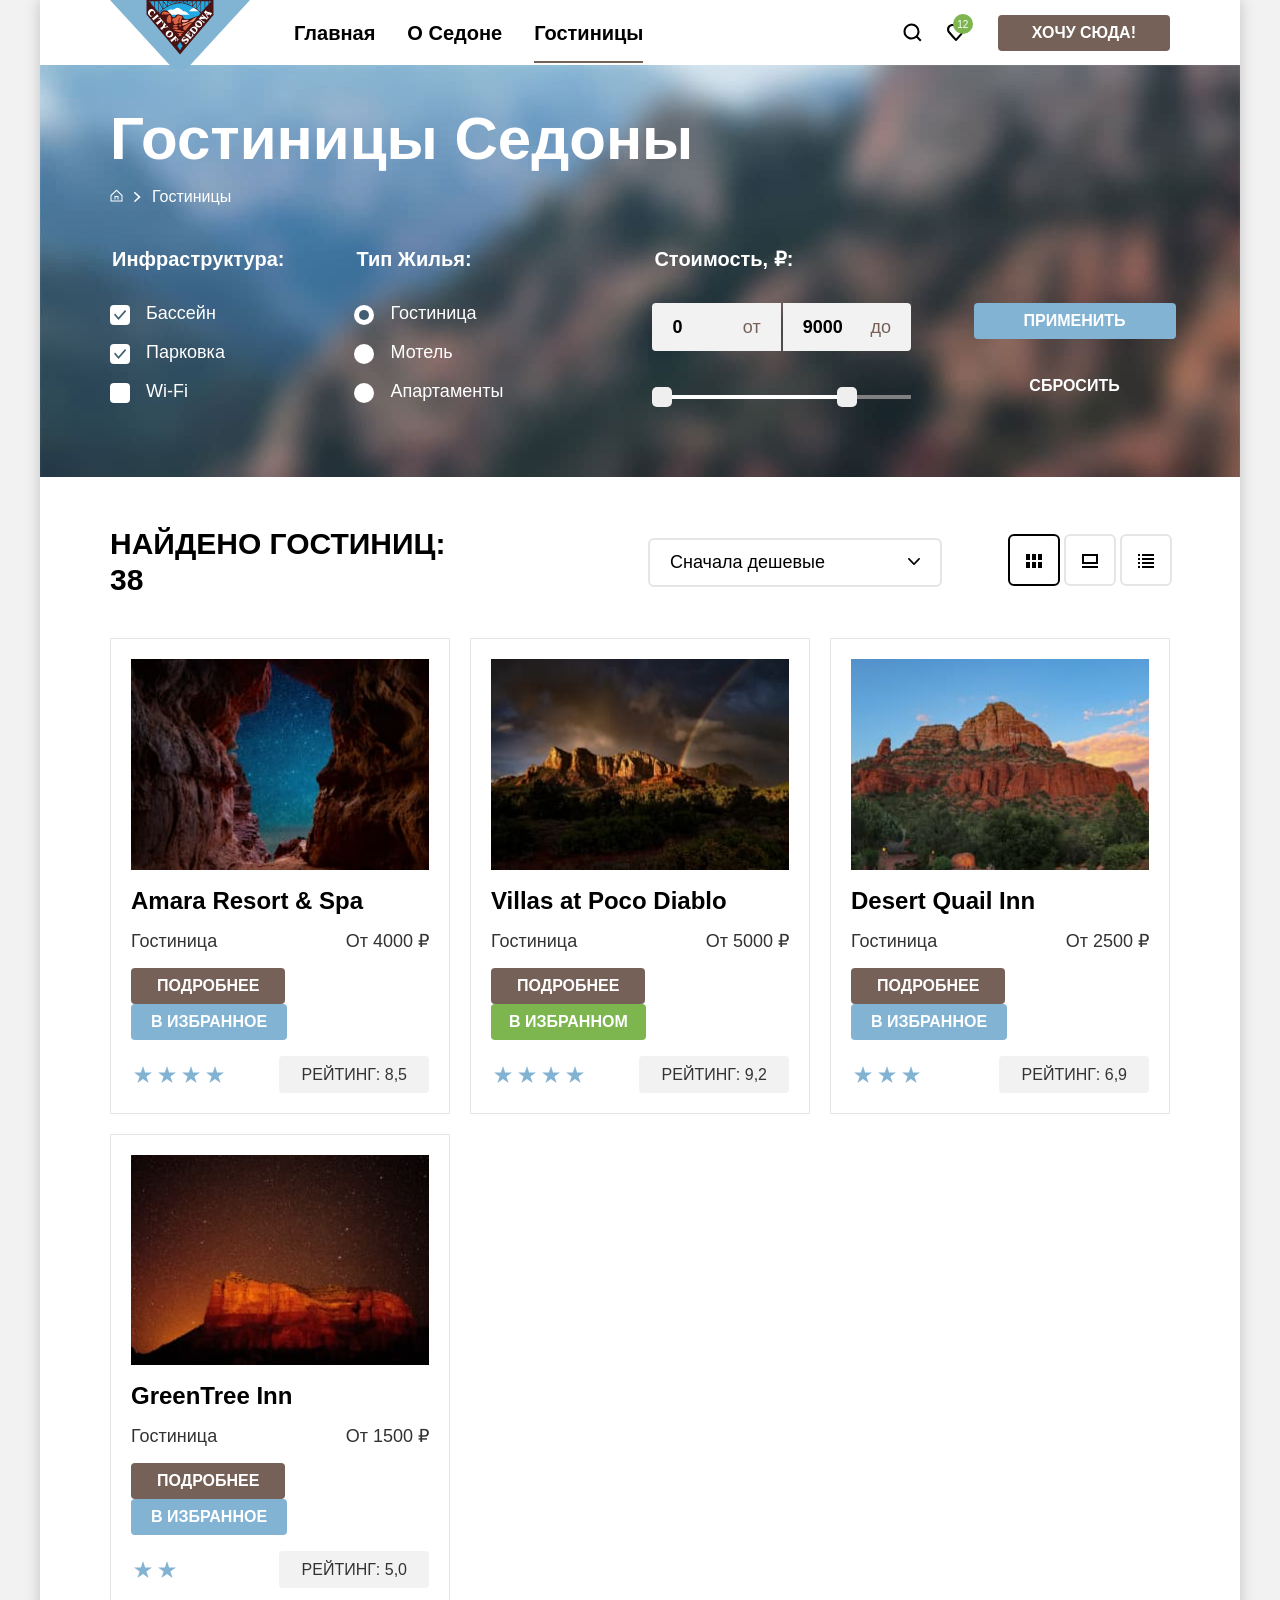
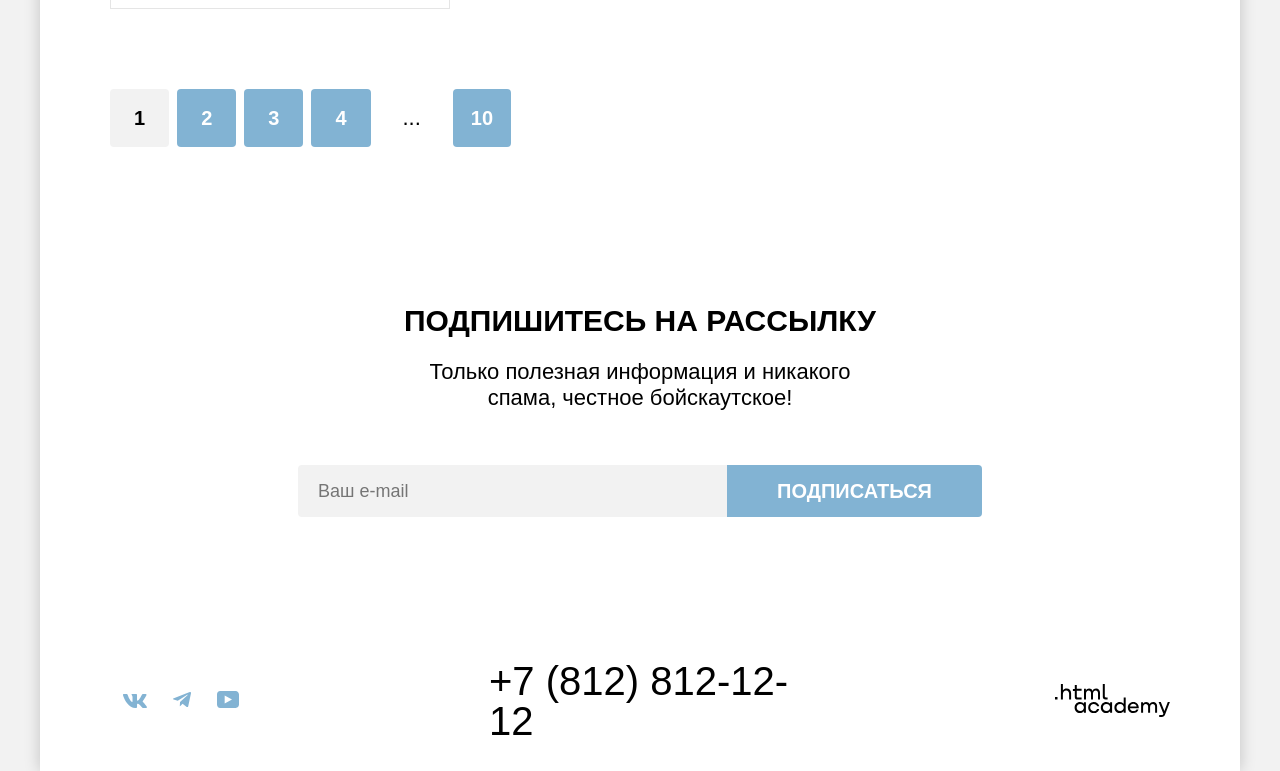
==== commit f8ac2123: "Защита. Попытка №2 v1.3" ====
--- a/catalog.html
+++ b/catalog.html
@@ -8,16 +8,16 @@
   </head>
   <body>
     <header class="page-header white-section white-section">
-      <a class="header-logo-link" href="index.html">
+      <a class="header-logo-link none-text-decoration" href="index.html">
         <img class="header-logo" src="images/svg/logo.svg" width="140" height="70" alt="Логотип Седоны">
       </a>
       <nav class="navigation">
         <ul class="navigation-list list-none">
           <li class="naivigation-item">
-            <a class="navigation-link" href="index.html">Главная</a>
+            <a class="navigation-link none-text-decoration" href="index.html">Главная</a>
           </li>
           <li class="naivigation-item">
-            <a class="navigation-link" href="#">О Седоне</a>
+            <a class="navigation-link none-text-decoration" href="#">О Седоне</a>
           </li>
           <li class="naivigation-item">
             <span class="navigation-link navigation-link-current">Гостиницы</span>
@@ -35,19 +35,15 @@
             </a>
           </li>
           <li class="secondary-navigation-item">
-            <a class="secondary-navigation-link" href="#">
+            <a class="secondary-navigation-link secondary-navigation-link-favorites none-text-decoration" data-likes="12" href="#">
               <svg class="secondary-navigation-chosen" xmlns="http://www.w3.org/2000/svg" width="20" height="20" fill="none" viewBox="0 0 20 20">
                 <path fill="#000" d="M9.9 19c-.3 0-.6-.1-.8-.4-5.4-6.1-6.7-7.5-7-7.9C1.4 9.8 1 8.6 1 7.4 1 4.4 3.4 2 6.5 2 7.8 2 9 2.5 10 3.3c1-.8 2.3-1.3 3.5-1.3 3 0 5.5 2.4 5.5 5.4 0 1.3-.5 2.5-1.3 3.4l-7 7.9c-.2.2-.4.3-.8.3m-6-9.5c.3.4 3.5 4 6.1 6.9l6.2-7c.5-.5.7-1.2.7-2 0-1.8-1.5-3.3-3.3-3.3-1 0-2 .5-2.7 1.3-.3.3-.6.4-.9.4s-.6-.2-.8-.4c-.7-.8-1.7-1.3-2.7-1.3-1.8 0-3.3 1.5-3.3 3.3-.1.9.3 1.6.7 2.1q-.15 0 0 0"/>
               </svg>
-              <svg class="secondary-navigation-circle" aria-hidden="true" focusable="false" xmlns="http://www.w3.org/2000/svg" width="20" height="20" fill="none" viewBox="0 0 20 20">
-                <rect width="20" height="20" fill="#7db54f" rx="10"/>
-                <path fill="#fff" d="M5.13 13.26h1.4V8.42l.1-.59-.4.47-1.1.79-.38-.51 2.2-1.7h.36v6.38h1.37V14H5.13zm8.83-4.67q0 .53-.2 1.09a6.6 6.6 0 0 1-.51 1.11q-.31.56-.7 1.1-.39.53-.78 1.01l-.49.43v.04l.64-.11h2.18V14h-3.98v-.29q.22-.23.53-.57a16 16 0 0 0 1.3-1.63q.33-.47.59-.95.27-.48.43-.95t.16-.89q0-.49-.28-.81-.28-.33-.85-.33-.38 0-.74.16-.36.15-.62.35l-.33-.57q.35-.3.83-.47t1.03-.17q.43 0 .76.13.33.12.56.35t.35.55q.12.31.12.68"/>
-              </svg>
               <span class="visually-hidden">Избранное</span>
             </a>
           </li>
           <li class="secondary-navigation-item">
-            <a class="button secondary-navigation-link primary-button secondary-navigation-button" href="#">
+            <a class="button secondary-navigation-link primary-button secondary-navigation-button none-text-decoration" href="#">
               <span class="visually-hidden">Кнопка</span>
               <span>ХОЧУ СЮДА!</span>
             </a>
@@ -61,7 +57,7 @@
         <h1 class="inner-header-title">Гостиницы Седоны</h1>
         <ul class="breadcrumbs-list list-none">
           <li class="breadcrumbs-item">
-            <a class="breadcrumbs-link" href="index.html">
+            <a class="breadcrumbs-link none-text-decoration" href="index.html">
               <svg aria-hidden="true" focusable="false" xmlns="http://www.w3.org/2000/svg" width="13" height="15" fill="none" viewBox="0 0 13 15"><path fill="#fff" d="m6.5.5-6 5.8v6.2h12V6.3zm5 11h-10V6.7l5-4.8 5 4.8z"/>
                 <path fill="#fff" d="M4.5 10.5h1V8h2v2.5h1V7h-4z"/>
               </svg>
@@ -72,7 +68,7 @@
             <img class="breadcrumbs-image-arrow" src="images/svg/arrow.svg" width="7" height="10" alt="">
           </li>
           <li class="breadcrumbs-item">
-            <span class="breadcrumbs-link-current">Гостиницы</span>
+            <span class="breadcrumbs-link-current none-text-decoration">Гостиницы</span>
           </li>
         </ul>
 
@@ -180,13 +176,13 @@
 
         <ul class="sort-list list-none">
           <li class="sort-list-item sort-list-item-current sort-list-view-cards">
-            <a class="view-cards-link" href="catalog.html?view=tile"></a>
+            <a class="view-cards-link none-text-decoration" href="catalog.html?view=tile"></a>
           </li>
           <li class="sort-list-item sort-list-view-card">
-            <a class="view-cards-link" href="catalog.html?view=card"></a>
+            <a class="view-cards-link none-text-decoration" href="catalog.html?view=card"></a>
           </li>
           <li class="sort-list-item sort-list-view-list">
-            <a class="view-cards-link" href="catalog.html?view=list">
+            <a class="view-cards-link none-text-decoration" href="catalog.html?view=list">
             </a>
           </li>
       </ul>
@@ -195,7 +191,7 @@
       <section class="hotel white-section white-section">
         <ul class="hotel-list list-none" >
           <li class="hotel-card-item">
-            <a class="hotel-card-link" href="#">
+            <a class="hotel-card-link none-text-decoration" href="#">
               <img class="hotel-card-image" src="images/catalog/hotel-1.jpg" width="300" height="212" alt="Картинка отеля">
             </a>
             <h3 class="hotel-card-title">Amara Resort & Spa</h3>
@@ -206,7 +202,7 @@
             </div>
 
             <div class="hotel-card-description">
-              <a class="button primary-button hotel-card-button" href="#">Подробнее</a>
+              <a class="button primary-button hotel-card-button none-text-decoration" href="#">Подробнее</a>
               <button class="button secondary-button secondary-button-card" type="button">В избранное</button>
             </div>
 
@@ -217,7 +213,7 @@
           </li>
 
           <li class="hotel-card-item">
-            <a class="hotel-card-link" href="#">
+            <a class="hotel-card-link none-text-decoration" href="#">
               <img class="hotel-card-image" src="images/catalog/hotel-2.jpg" width="300" height="212" alt="Картинка отеля">
             </a>
             <h3 class="hotel-card-title">Villas at Poco Diablo</h3>
@@ -227,7 +223,7 @@
             </div>
 
             <div class="hotel-card-description">
-              <a class="button primary-button hotel-card-button button" href="#">Подробнее</a>
+              <a class="button primary-button hotel-card-button button none-text-decoration none-text-decoration" href="#">Подробнее</a>
               <button class="button third-button" type="button">В избранном</button>
             </div>
 
@@ -238,7 +234,7 @@
           </li>
 
           <li class="hotel-card-item">
-            <a class="hotel-card-link" href="#">
+            <a class="hotel-card-link none-text-decoration" href="#">
               <img class="hotel-card-image" src="images/catalog/hotel-3.jpg" width="300" height="212" alt="Картинка отеля">
             </a>
             <h3 class="hotel-card-title">Desert Quail Inn</h3>
@@ -249,7 +245,7 @@
             </div>
 
             <div class="hotel-card-description">
-              <a class="button primary-button hotel-card-button" href="#">Подробнее</a>
+              <a class="button primary-button hotel-card-button none-text-decoration" href="#">Подробнее</a>
               <button class="button secondary-button secondary-button-card" type="button">В избранное</button>
             </div>
 
@@ -260,7 +256,7 @@
           </li>
 
           <li class="hotel-card-item">
-            <a class="hotel-card-link" href="#">
+            <a class="hotel-card-link none-text-decoration" href="#">
               <img class="hotel-card-image" src="images/catalog/hotel-4.jpg" width="300" height="212" alt="Картинка отеля">
             </a>
             <h3 class="hotel-card-title">GreenTree Inn</h3>
@@ -271,7 +267,7 @@
             </div>
 
             <div class="hotel-card-description">
-              <a class="button primary-button hotel-card-button" href="#">Подробнее</a>
+              <a class="button primary-button hotel-card-button none-text-decoration" href="#">Подробнее</a>
               <button class="button secondary-button secondary-button-card" type="button">В избранное</button>
             </div>
 
@@ -288,19 +284,19 @@
           <span class="pagination-link pagination-link-current white-title">1</span>
         </li>
         <li class="pagination-item">
-          <a class="pagination-link white-title" href="#">2</a>
-        </li>
-        <li class="pagination-item">
-          <a class="pagination-link white-title" href="#">3</a>
-        </li>
-        <li class="pagination-item">
-          <a class="pagination-link white-title" href="#">4</a>
-        </li>
-        <li class="pagination-item">
-          <a class="pagination-link pagination-link-more white-section" href="#">...</a>
-        </li>
-        <li class="pagination-item">
-          <a class="pagination-link pagination-final-link white-title" href="#">10</a>
+          <a class="pagination-link white-title none-text-decoration" href="#">2</a>
+        </li>
+        <li class="pagination-item">
+          <a class="pagination-link white-title none-text-decoration" href="#">3</a>
+        </li>
+        <li class="pagination-item">
+          <a class="pagination-link white-title none-text-decoration" href="#">4</a>
+        </li>
+        <li class="pagination-item">
+          <a class="pagination-link pagination-link-more white-section none-text-decoration" href="#">...</a>
+        </li>
+        <li class="pagination-item">
+          <a class="pagination-link pagination-final-link white-title none-text-decoration" href="#">10</a>
         </li>
       </ul>
 
@@ -320,7 +316,7 @@
     <footer class="page-footer white-section white-section">
       <ul class="footer-social-list list-none">
         <li class="footer-social-item">
-          <a class="social-link" href="https://vk.com/htmlacademy">
+          <a class="social-link none-text-decoration" href="https://vk.com/htmlacademy">
             <svg aria-hidden="true" focusable="false" xmlns="http://www.w3.org/2000/svg" width="24" height="14" fill="none" viewBox="0 0 24 14">
               <path fill="#83b3d3" fill-rule="evenodd" d="M23.45.95c.17-.55 0-.95-.8-.95h-2.62c-.67 0-.98.35-1.14.73 0 0-1.34 3.2-3.23 5.27-.61.6-.89.8-1.22.8-.17 0-.42-.2-.42-.74V.95c0-.66-.18-.95-.74-.95H9.15c-.42 0-.67.3-.67.6 0 .61.95.76 1.05 2.5v3.8c0 .84-.16.99-.5.99-.88 0-3.05-3.21-4.33-6.89-.25-.71-.5-1-1.17-1H.9C.15 0 0 .35 0 .73c0 .68.89 4.07 4.14 8.55C6.32 12.34 9.38 14 12.16 14c1.67 0 1.88-.37 1.88-1v-2.32c0-.73.16-.88.69-.88.38 0 1.05.2 2.61 1.67C19.11 13.22 19.4 14 20.41 14h2.62c.75 0 1.13-.37.91-1.1-.24-.72-1.09-1.77-2.21-3.02-.62-.7-1.53-1.47-1.81-1.86-.4-.49-.28-.7 0-1.14 0 0 3.2-4.43 3.53-5.93" clip-rule="evenodd"/>
             </svg>
@@ -328,7 +324,7 @@
           </a>
         </li>
         <li class="footer-social-item">
-          <a class="social-link" href="https://t.me/htmlacademy">
+          <a class="social-link none-text-decoration" href="https://t.me/htmlacademy">
             <svg aria-hidden="true" focusable="false" xmlns="http://www.w3.org/2000/svg" width="18" height="16" fill="none" viewBox="0 0 18 16">
               <path fill="#83b3d3" d="M16.79.1.84 6.25c-1.09.43-1.08 1.04-.2 1.31l4.1 1.28 9.47-5.98c.44-.27.85-.12.52.18L7.05 9.96l-.28 4.22c.41 0 .6-.19.83-.41l1.99-1.93 4.13 3.05c.77.42 1.31.2 1.5-.7l2.72-12.8c.28-1.12-.43-1.62-1.16-1.3"/>
             </svg>
@@ -336,7 +332,7 @@
           </a>
         </li>
         <li class="footer-social-item">
-          <a class="social-link" href="https://www.youtube.com/user/htmlacademyru">
+          <a class="social-link none-text-decoration" href="https://www.youtube.com/user/htmlacademyru">
             <svg aria-hidden="true" focusable="false" xmlns="http://www.w3.org/2000/svg" width="22" height="17" fill="none" viewBox="0 0 22 17">
               <path fill="#83b3d3" d="M18.6 0H3.18C1.31 0 0 1.6 0 3.4v10.1C0 15.4 1.31 17 3.17 17h15.66c1.64 0 3.17-1.6 3.17-3.4V3.4C21.78 1.6 20.47 0 18.6 0M7.67 12.54V4.46L15 8.5z"/>
             </svg>
@@ -346,10 +342,10 @@
       </ul>
 
       <address class="footer-contacts-address">
-        <a class="footer-contacts-phone" href="tel:+78128121212">+7 (812) 812-12-12</a>
+        <a class="footer-contacts-phone none-text-decoration" href="tel:+78128121212">+7 (812) 812-12-12</a>
       </address>
 
-      <a class="footer-link" href="https://htmlacademy.ru/intensive/htmlcss">
+      <a class="footer-link none-text-decoration" href="https://htmlacademy.ru/intensive/htmlcss">
         <svg aria-hidden="true" focusable="false"  xmlns="http://www.w3.org/2000/svg" width="115" height="33" fill="none" viewBox="0 0 115 33">
           <path fill="#000" d="M0 12.9v2.6h2.5v-2.6zM11.6 4.5c-1.6 0-2.8.7-3.6 1.7h-.1V0h-2v15.5h2v-5.3c0-2.1 1.3-3.6 3.3-3.6 1.8 0 2.9 1.4 2.9 3.2v5.7h2V9.4c.1-3-1.8-4.9-4.5-4.9M26.6 4.8h-4.8V1.1h-2v3.8h-1.9v2h1.9v6c0 1.7 1 2.7 2.7 2.7h4.1v-2h-3.7c-.7 0-1.1-.4-1.1-1.1V6.8h4.8zM41.1 4.6c-1.6 0-2.9.8-3.5 2.1h-.1c-.6-1.2-1.8-2.1-3.4-2.1-1.4 0-2.5.8-3.1 1.8h-.1V4.8H29v10.6h2V10c0-2 1-3.5 2.6-3.5 1.5 0 2.4 1 2.4 2.6v6.3h2V9.8c0-2.4 1.4-3.3 2.6-3.3 1.5 0 2.4 1 2.4 2.6v6.3h2V8.9c.1-2.5-1.4-4.3-3.9-4.3M47.8 12.7c0 1.7 1 2.7 2.8 2.7h2v-2h-1.7c-.7 0-1.1-.4-1.1-1.1V0h-2zM28.9 19.7c-.9-1.1-2.2-1.8-3.9-1.8-3.1 0-5.4 2.3-5.4 5.6s2.3 5.6 5.4 5.6c1.8 0 3-.8 3.8-1.9h.1v1.6h2V18.2h-2zm-3.6 7.4c-2.2 0-3.6-1.6-3.6-3.6s1.4-3.6 3.6-3.6 3.6 1.6 3.6 3.6c0 1.9-1.4 3.6-3.6 3.6M44.2 22c-.5-2.4-2.6-4.1-5.4-4.1a5.4 5.4 0 0 0-5.6 5.6c0 3.1 2.2 5.6 5.6 5.6 2.8 0 4.9-1.8 5.4-4.2h-2.1a3.4 3.4 0 0 1-3.3 2.3c-2.2 0-3.6-1.6-3.6-3.6s1.4-3.6 3.6-3.6c1.6 0 2.8 1 3.3 2.2h2.1zM55.1 19.7c-.9-1.1-2.2-1.8-3.9-1.8-3.1 0-5.4 2.3-5.4 5.6s2.3 5.6 5.4 5.6c1.8 0 3-.8 3.8-1.9h.1v1.6h2V18.2h-2zm-3.6 7.4c-2.2 0-3.6-1.6-3.6-3.6s1.4-3.6 3.6-3.6 3.6 1.6 3.6 3.6c0 1.9-1.5 3.6-3.6 3.6M68.7 19.8c-.9-1.1-2.2-1.9-3.9-1.9-3.1 0-5.4 2.3-5.4 5.6s2.2 5.6 5.4 5.6c1.7 0 3-.8 3.8-1.8h.1v1.5h2V13.4h-2zm-3.6 7.3c-2.2 0-3.6-1.6-3.6-3.6s1.4-3.6 3.6-3.6 3.6 1.6 3.6 3.6c-.1 2-1.5 3.6-3.6 3.6M78.3 17.9c-3.3 0-5.5 2.5-5.5 5.6 0 3 2.1 5.6 5.5 5.6 2.5 0 4.5-1.3 5.2-3.6h-2.1c-.5 1-1.6 1.6-3 1.6-1.9 0-3.3-1.3-3.4-2.9h8.8c.2-3.6-2-6.3-5.5-6.3m0 1.9c1.7 0 3 1 3.3 2.6h-6.5c.3-1.5 1.5-2.6 3.2-2.6M98.2 17.9c-1.6 0-2.9.8-3.6 2h-.1c-.6-1.2-1.8-2-3.4-2-1.4 0-2.5.7-3.1 1.8v-1.5h-1.9v10.6h2v-5.4c0-2 1-3.4 2.6-3.5 1.5 0 2.4 1 2.4 2.6v6.3h2v-5.6c0-2.4 1.4-3.3 2.6-3.3 1.5 0 2.4 1 2.4 2.6v6.3h2v-6.5c.1-2.6-1.4-4.4-3.9-4.4M109.4 27l-3.6-8.9h-2.2l4.8 11.6c-.3.9-.7 1.2-1.7 1.2h-2.5v2h2.5c1.8 0 2.8-.8 3.5-2.6l4.7-12.2h-2.1z"/>
         </svg>
--- a/styles/styles.css
+++ b/styles/styles.css
@@ -15,35 +15,36 @@
 }
 
 :root {
-  --body-color: rgba(242, 242, 242, 1);
-  --white-color: rgba(255, 255, 255, 1);
+  --body-color: #f2f2f2;
+  --white-color: #ffffff;
   --white-color-hover: rgba(255, 255, 255, 0.6);
   --white-color-active: rgba(255, 255, 255, 0.3);
-  --black-color: rgba(0, 0, 0, 1);
-  --black-color-hover: rgba(117, 97, 87, 1);
+  --black-color: #000000;
+  --black-color-hover: #756157;
   --black-color-active: rgba(117, 97, 87, 0.3);
   --black-color-disable: rgba(0, 0, 0, 0.3);
-  --blue-color: rgba(130, 179, 211, 1);
-  --blue-color-hover: rgba(104, 162, 202, 1);
-  --blue-color-active: rgba(130, 179, 211, 1);
-  --green-color: rgba(125, 181, 79, 1);
-  --green-color-hover: rgba(108, 158, 66, 1);
-  --brown-color: rgba(117, 97, 87, 1);
-  --grey-color: rgba(51, 51, 51, 1);
+  --blue-color: #82b3d3;
+  --blue-color-hover: #68a2ca;
+  --blue-color-active: #82b3d3;
+  --green-color: #7db54f;
+  --green-color-hover: #6c9e42;
+  --brown-color: #756157;;
+  --grey-color: #333333;
   --dark-grey-color: rgba(131, 179, 211, 0.2);
   --light-grey-color: rgba(131, 179, 211, 0.12);
-  --border-item-color: rgba(229, 229, 229, 1);
-  --brown-color-hover: rgba(97, 80, 72, 1);
-  --brown-color-active: rgba(117, 97, 87, 1);
-  --button-disabled: rgba(229, 229, 229, 1);
-  --border--navigation: rgba(117, 98, 87, 1);
+  --border-item-color: #e5e5e5;
+  --brown-color-hover: #615048;
+  --brown-color-active: #756157;
+  --button-disabled: #e5e5e5;
+  --border--navigation: #756257;
   --modal-container-color: rgba(242, 242, 242, 0.8);
-  --modal-close-button-focus: rgba(230, 230, 230, 1);
-  --modal-wrong: rgba(255, 87, 87, 1);
+  --modal-close-button-focus: #e6e6e6;
+  --modal-wrong: #ff5757;
   --transparent-button-disable: rgba(255, 255, 255, 0.1);
   --primary-button-disable: rgba(229, 229, 229, 0.1);
   --shadow-color: rgba(0, 0, 0, 0.2);
   --shadow-color-modal: rgba(0, 0, 0, 0.15);
+  --background-filter-color: #6a8db3;
 }
 
 *,
@@ -80,7 +81,7 @@
   box-shadow: 0 0 15px var(--shadow-color);
 }
 
-a {
+.none-text-decoration {
   text-decoration: none;
 }
 
@@ -155,7 +156,6 @@
 
 .main-header,
 .inner-header {
-  background-color: var(--blue-color);
   background-size: 100% 100%;
   background-repeat: no-repeat;
 }
@@ -166,10 +166,12 @@
 
 .main-header {
   background-image: url("../images/index-header.jpg");
+  background-color: #8abbd9;
 }
 
 .inner-header {
   background-image: url("../images/inner-header.jpg");
+  background-color: var(--background-filter-color);
   padding: 35px 70px 70px;
 }
 
@@ -1156,7 +1158,7 @@
 /*Newsletter*/
 .newsletter-background {
   background-image: url("../images/subscribe.jpg");
-  background-color: var(--blue-color);
+  background-color: #85aab9;
   background-size: 100% auto;
   background-repeat: no-repeat;
 }
@@ -1354,7 +1356,7 @@
   font-size: 20px;
   font-weight: 700;
   line-height: 24px;
-  min-width: 120px;
+  min-width: 119px;
 }
 
 .input-title-children::after {
@@ -1473,13 +1475,13 @@
 
 .button-plus,
 .button-minus {
-  padding: 13px 8px;
+  padding: 13px 7px;
   background-color: var(--body-color);
 }
 
 .input-adult {
-  width: 31px;
-  height: 47px;
+  width: 28px;
+  height: 45px;
 }
 
 .button-plus path,
@@ -1525,7 +1527,7 @@
   padding: 20px 18px 18px 22px;
   position: absolute;
   right: 42px;
-  top: 50px;
+  top: 52px;
   width: 256px;
   height: 143px;
   font: inherit;
@@ -1542,7 +1544,7 @@
   display: none;
   position: absolute;
   right: 161px;
-  top: 41px
+  top: 43px
 }
 
 .modal-on {
